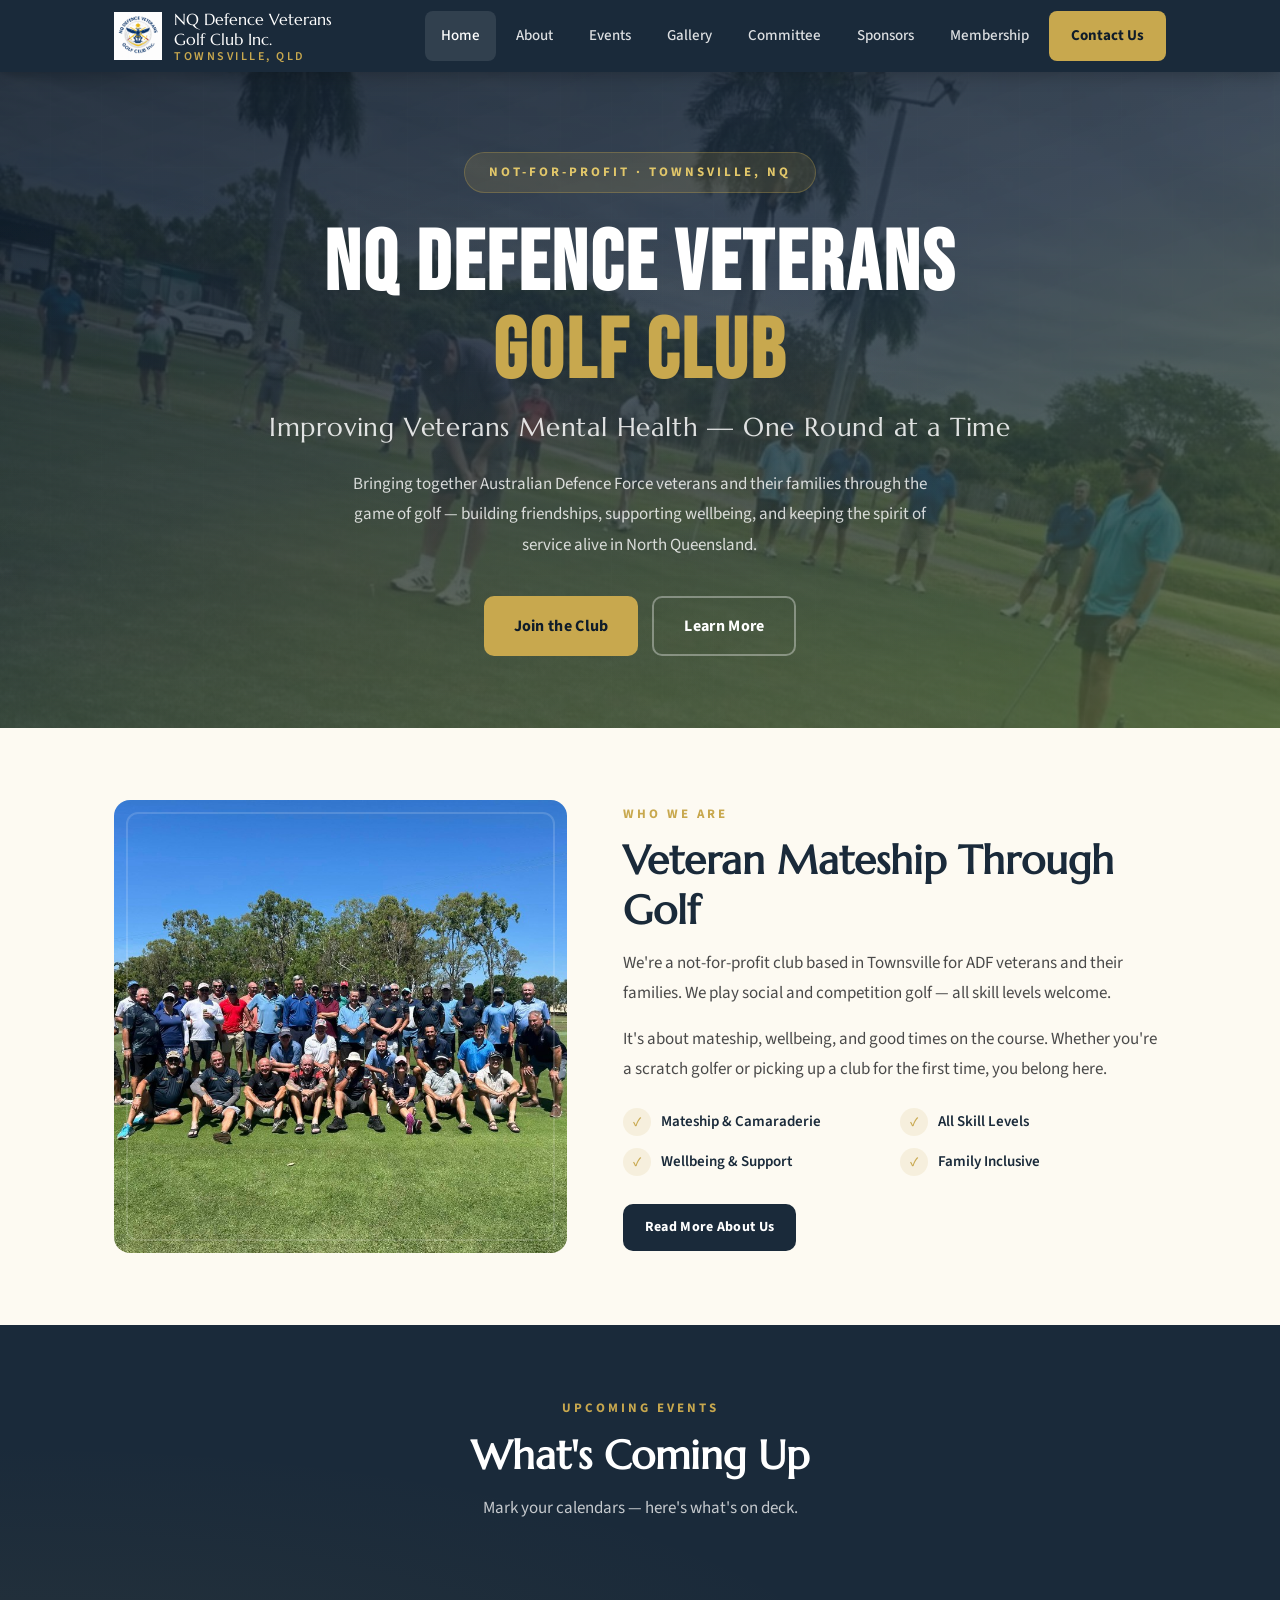
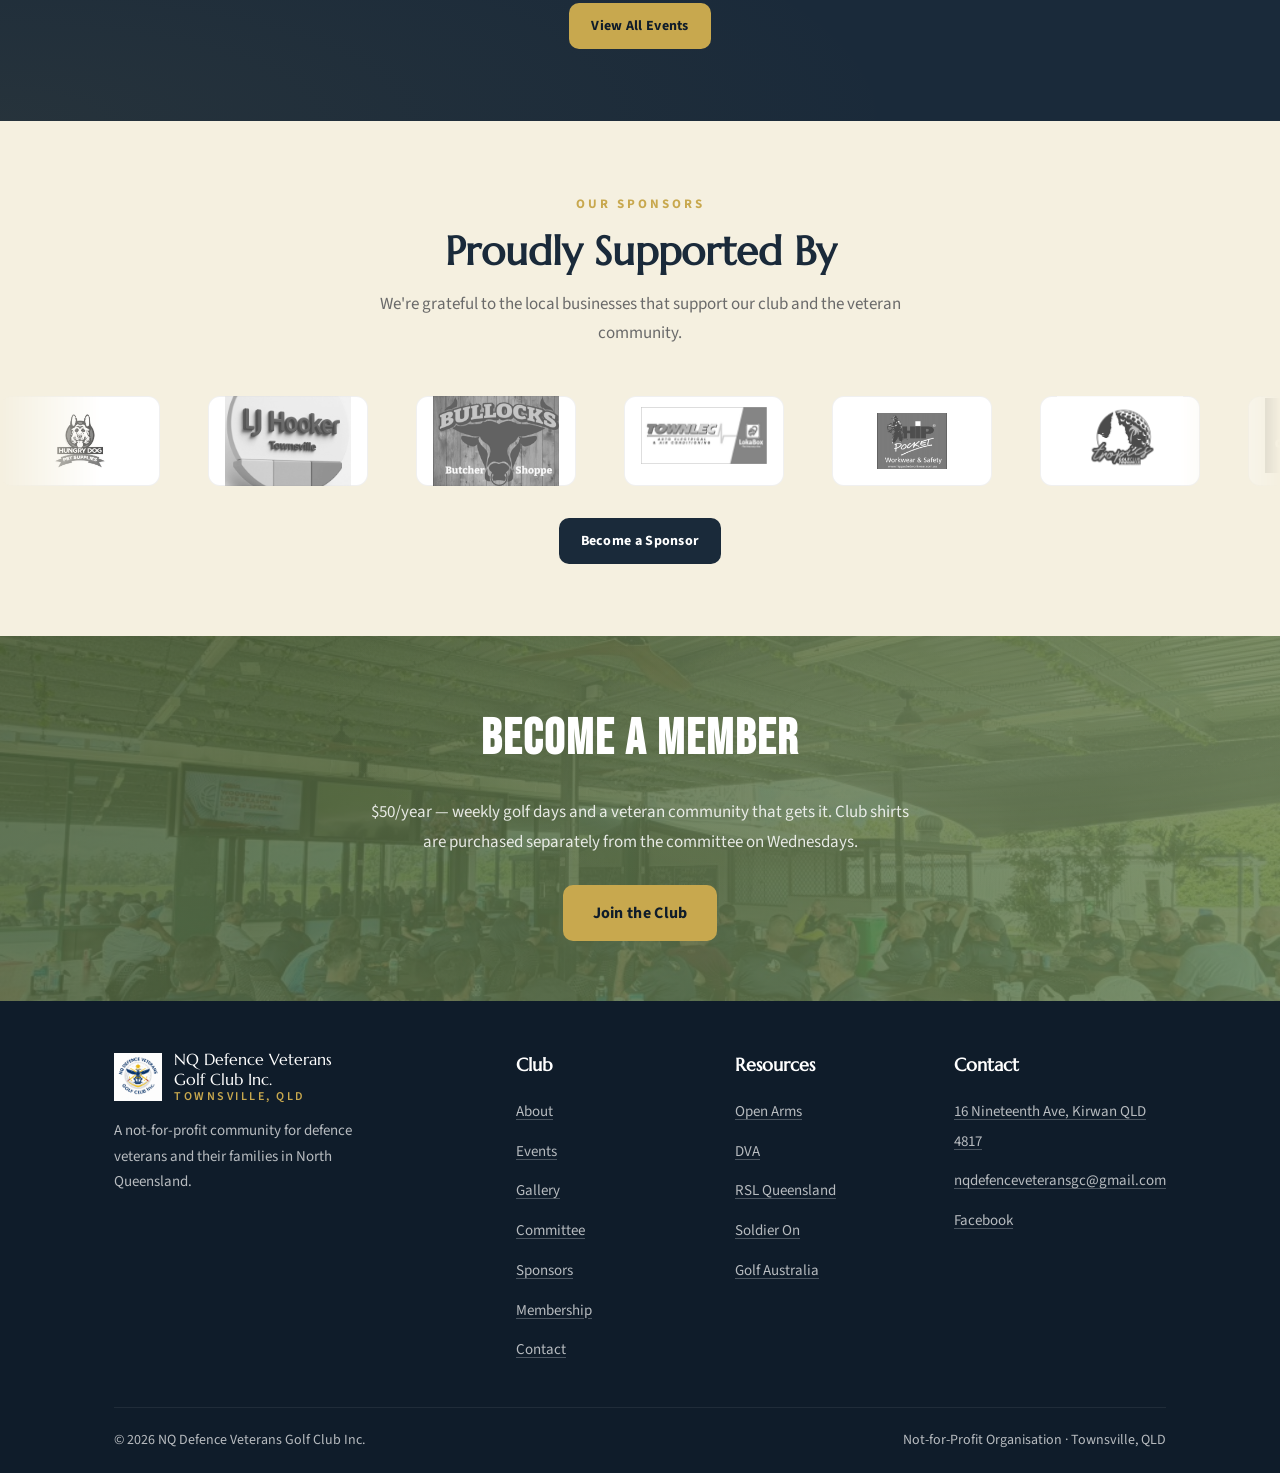
==== index.html @ 699ae959 "Add Google Analytics tracking to all pages Co-authored-by: Cursor <cursoragent@cursor.com>" ====
<!DOCTYPE html>
<html lang="en">
<head>
<!-- Google tag (gtag.js) -->
<script async src="https://www.googletagmanager.com/gtag/js?id=G-F4MKYT7M62"></script>
<script>
  window.dataLayer = window.dataLayer || [];
  function gtag(){dataLayer.push(arguments);}
  gtag('js', new Date());
  gtag('config', 'G-F4MKYT7M62');
</script>
<meta charset="UTF-8">
<meta name="viewport" content="width=device-width, initial-scale=1.0">
<title>NQ Defence Veterans Golf Club Inc. — Townsville</title>
<meta name="description" content="NQ Defence Veterans Golf Club Inc. — A not-for-profit golf club in Townsville for Australian Defence Force veterans. Weekly golf days, competitions, mateship and mental health support through golf in North Queensland.">
<meta name="keywords" content="NQ Defence Veterans Golf Club, veterans golf Townsville, defence veterans golf, golf club Townsville, veteran mental health, North Queensland golf, NQDVGC, veterans sport Townsville, ADF veterans golf">
<link rel="canonical" href="https://nqdefenceveteransgolf.com.au/">
<meta property="og:type" content="website">
<meta property="og:url" content="https://nqdefenceveteransgolf.com.au/">
<meta property="og:title" content="NQ Defence Veterans Golf Club Inc. — Townsville">
<meta property="og:description" content="A not-for-profit golf club bringing together Australian Defence Force veterans and their families through golf in North Queensland. Weekly competitions, mateship and mental health support.">
<meta property="og:image" content="https://nqdefenceveteransgolf.com.au/images/group-photo.png">
<meta name="twitter:card" content="summary_large_image">
<link rel="preconnect" href="https://fonts.googleapis.com">
<link href="https://fonts.googleapis.com/css2?family=Marcellus&family=Source+Sans+3:wght@300;400;500;600;700&family=Bebas+Neue&display=swap" rel="stylesheet">
<meta name="theme-color" content="#1a2744">
<meta name="msapplication-TileColor" content="#1a2744">
<meta name="msapplication-TileImage" content="https://nqdefenceveteransgolf.com.au/icon-192.png">
<link rel="icon" type="image/png" sizes="16x16" href="https://nqdefenceveteransgolf.com.au/favicon-16.png">
<link rel="icon" type="image/png" sizes="32x32" href="https://nqdefenceveteransgolf.com.au/favicon-32.png">
<link rel="icon" type="image/png" sizes="48x48" href="https://nqdefenceveteransgolf.com.au/favicon-48.png">
<link rel="icon" type="image/png" sizes="96x96" href="https://nqdefenceveteransgolf.com.au/icon-96.png">
<link rel="icon" type="image/png" sizes="192x192" href="https://nqdefenceveteransgolf.com.au/icon-192.png">
<link rel="icon" href="https://nqdefenceveteransgolf.com.au/favicon.ico" sizes="any">
<link rel="apple-touch-icon" sizes="180x180" href="https://nqdefenceveteransgolf.com.au/apple-touch-icon.png">
<link rel="manifest" href="https://nqdefenceveteransgolf.com.au/site.webmanifest">
<link rel="stylesheet" href="css/styles.css">
<script type="application/ld+json">
{"@context":"https://schema.org","@type":"Organization","name":"NQ Defence Veterans Golf Club Inc.","url":"https://nqdefenceveteransgolf.com.au/","logo":"https://nqdefenceveteransgolf.com.au/icon-512.png","image":"https://nqdefenceveteransgolf.com.au/images/group-photo.png","sameAs":["https://www.facebook.com/groups/980650744252783"],"address":{"@type":"PostalAddress","streetAddress":"16 Nineteenth Avenue","addressLocality":"Kirwan","addressRegion":"QLD","postalCode":"4817","addressCountry":"AU"}}
</script>
<noscript><style>.reveal{opacity:1!important;transform:none!important;}</style></noscript>
</head>
<body>

<a href="#main" class="skip-link">Skip to content</a>

<!-- Nav -->
<nav class="navbar">
  <div class="container">
    <a href="index.html" class="logo">
      <div class="logo-mark"><img src="images/logo.png" alt="NQDVGC Logo"></div>
      <div class="logo-name">NQ Defence Veterans<br>Golf Club Inc.<small>Townsville, QLD</small></div>
    </a>
    <button class="hamburger" id="menuBtn" aria-label="Menu" aria-expanded="false">
      <span></span><span></span><span></span>
    </button>
    <ul class="nav-links" id="navLinks">
      <li><a href="index.html" class="active">Home</a></li>
      <li><a href="about.html">About</a></li>
      <li><a href="events.html">Events</a></li>
      <li><a href="gallery.html">Gallery</a></li>
      <li><a href="committee.html">Committee</a></li>
      <li><a href="sponsors.html">Sponsors</a></li>
      <li><a href="membership.html">Membership</a></li>
      <li><a href="contact.html" class="btn-cta">Contact Us</a></li>
    </ul>
  </div>
</nav>

<!-- Hero -->
<header class="hero" id="main">
  <div class="hero-grid-bg"></div>
  <div class="container">
    <div class="hero-tag">Not-for-Profit · Townsville, NQ</div>
    <h1>NQ DEFENCE VETERANS<br><em>GOLF CLUB</em></h1>
    <p class="hero-sub">Improving Veterans Mental Health — One Round at a Time</p>
    <p class="hero-body">
      Bringing together Australian Defence Force veterans and their families
      through the game of golf — building friendships, supporting wellbeing, and keeping the
      spirit of service alive in North Queensland.
    </p>
    <div class="hero-btns">
      <a href="membership.html" class="btn btn-gold">Join the Club</a>
      <a href="about.html" class="btn btn-ghost">Learn More</a>
    </div>
  </div>
</header>

<!-- Who We Are -->
<section class="about">
  <div class="container">
    <div class="about-layout reveal">
      <div class="about-visual">
        <img src="images/group-photo.png" alt="NQ Defence Veterans Golf Club members group photo">
      </div>
      <div class="about-text">
        <div class="sec-label">Who We Are</div>
        <h2 class="sec-title">Veteran Mateship Through Golf</h2>
        <p>
          We're a not-for-profit club based in Townsville for ADF veterans
          and their families. We play social and competition golf — all skill levels welcome.
        </p>
        <p>
          It's about mateship, wellbeing, and good times on the course. Whether you're a
          scratch golfer or picking up a club for the first time, you belong here.
        </p>
        <div class="about-points">
          <div class="about-point"><span class="dot">✓</span> Mateship & Camaraderie</div>
          <div class="about-point"><span class="dot">✓</span> All Skill Levels</div>
          <div class="about-point"><span class="dot">✓</span> Wellbeing & Support</div>
          <div class="about-point"><span class="dot">✓</span> Family Inclusive</div>
        </div>
        <div style="margin-top: 28px;">
          <a href="about.html" class="btn btn-navy btn-sm">Read More About Us</a>
        </div>
      </div>
    </div>
  </div>
</section>

<!-- Upcoming Events -->
<section class="events">
  <div class="container">
    <div class="sec-header reveal">
      <div class="sec-label">Upcoming Events</div>
      <h2 class="sec-title">What's Coming Up</h2>
      <p class="sec-desc">Mark your calendars — here's what's on deck.</p>
    </div>
    <div class="events-list">
      <div class="ev-card reveal" data-date="2026-05-06">
        <div class="ev-date">
          <div class="ev-day">06</div>
          <div class="ev-month">May</div>
        </div>
        <div class="ev-body">
          <span class="ev-tag ev-tag-comp">Competition</span>
          <h3>Stableford</h3>
          <p>Individual Stableford competition. Yellow / Red tees.</p>
          <div class="ev-meta">
            <span><span aria-hidden="true">📍</span> Tropics Golf Course</span>
            <span><span aria-hidden="true">⏰</span> Wednesday</span>
          </div>
          <div class="ev-actions">
            <a href="https://www.facebook.com/events/1988072145211493/" class="ev-fb" target="_blank" rel="noopener">
              <svg viewBox="0 0 24 24"><path d="M24 12.073c0-6.627-5.373-12-12-12s-12 5.373-12 12c0 5.99 4.388 10.954 10.125 11.854v-8.385H7.078v-3.47h3.047V9.43c0-3.007 1.792-4.669 4.533-4.669 1.312 0 2.686.235 2.686.235v2.953H15.83c-1.491 0-1.956.925-1.956 1.874v2.25h3.328l-.532 3.47h-2.796v8.385C19.612 23.027 24 18.062 24 12.073z"/></svg>
              RSVP on Facebook
            </a>
            <button class="ev-register" data-event="Stableford — 6 May">Register Without Facebook</button>
          </div>
          <p class="ev-disclaimer">*Event format may change*</p>
        </div>
      </div>
      <div class="ev-card reveal" data-date="2026-05-13">
        <div class="ev-date">
          <div class="ev-day">13</div>
          <div class="ev-month">May</div>
        </div>
        <div class="ev-body">
          <span class="ev-tag ev-tag-social">Team</span>
          <h3>2 Person Ambrose</h3>
          <p>Two-person Ambrose team event. White / Red tees.</p>
          <div class="ev-meta">
            <span><span aria-hidden="true">📍</span> Tropics Golf Course</span>
            <span><span aria-hidden="true">⏰</span> Wednesday</span>
          </div>
          <div class="ev-actions">
            <a href="https://www.facebook.com/events/834175992519582/" class="ev-fb" target="_blank" rel="noopener">
              <svg viewBox="0 0 24 24"><path d="M24 12.073c0-6.627-5.373-12-12-12s-12 5.373-12 12c0 5.99 4.388 10.954 10.125 11.854v-8.385H7.078v-3.47h3.047V9.43c0-3.007 1.792-4.669 4.533-4.669 1.312 0 2.686.235 2.686.235v2.953H15.83c-1.491 0-1.956.925-1.956 1.874v2.25h3.328l-.532 3.47h-2.796v8.385C19.612 23.027 24 18.062 24 12.073z"/></svg>
              RSVP on Facebook
            </a>
            <button class="ev-register" data-event="2 Person Ambrose — 13 May">Register Without Facebook</button>
          </div>
          <p class="ev-disclaimer">*Event format may change*</p>
        </div>
      </div>
      <div class="ev-card reveal" data-date="2026-05-20">
        <div class="ev-date">
          <div class="ev-day">20</div>
          <div class="ev-month">May</div>
        </div>
        <div class="ev-body">
          <span class="ev-tag ev-tag-comp">Competition</span>
          <h3>Par</h3>
          <p>Par competition. White / Red tees.</p>
          <div class="ev-meta">
            <span><span aria-hidden="true">📍</span> Tropics Golf Course</span>
            <span><span aria-hidden="true">⏰</span> Wednesday</span>
          </div>
          <div class="ev-actions">
            <a href="https://www.facebook.com/events/2062768914667646/" class="ev-fb" target="_blank" rel="noopener">
              <svg viewBox="0 0 24 24"><path d="M24 12.073c0-6.627-5.373-12-12-12s-12 5.373-12 12c0 5.99 4.388 10.954 10.125 11.854v-8.385H7.078v-3.47h3.047V9.43c0-3.007 1.792-4.669 4.533-4.669 1.312 0 2.686.235 2.686.235v2.953H15.83c-1.491 0-1.956.925-1.956 1.874v2.25h3.328l-.532 3.47h-2.796v8.385C19.612 23.027 24 18.062 24 12.073z"/></svg>
              RSVP on Facebook
            </a>
            <button class="ev-register" data-event="Par — 20 May">Register Without Facebook</button>
          </div>
          <p class="ev-disclaimer">*Event format may change*</p>
        </div>
      </div>
    </div>
    <div style="text-align: center; margin-top: 32px; position: relative; z-index: 1;">
      <a href="events.html" class="btn btn-gold btn-sm">View All Events</a>
    </div>
  </div>
</section>

<!-- Sponsors -->
<section class="sponsors-marquee-section">
  <div class="container">
    <div class="sec-header reveal">
      <div class="sec-label">Our Sponsors</div>
      <h2 class="sec-title">Proudly Supported By</h2>
      <p class="sec-desc">We're grateful to the local businesses that support our club and the veteran community.</p>
    </div>
  </div>
  <div class="marquee-wrap reveal">
    <div class="marquee-track">
      <div class="marquee-logo"><img src="images/sponsor-hungry-dog.png" alt="Hungry Dog Pet Supplies"></div>
      <div class="marquee-logo"><a href="https://townsville.ljhooker.com.au/" target="_blank" rel="noopener"><img src="images/sponsor-lj-hooker.png" alt="LJ Hooker Townsville"></a></div>
      <div class="marquee-logo"><a href="https://www.facebook.com/profile.php?id=100078875387269" target="_blank" rel="noopener"><img src="images/sponsor-bullocks.png" alt="Bullocks Butcher Shoppe"></a></div>
      <div class="marquee-logo"><a href="https://townlec.com.au/" target="_blank" rel="noopener"><img src="images/sponsor-townlec.png" alt="Townlec Auto Electrical & Air Conditioning"></a></div>
      <div class="marquee-logo"><img src="images/sponsor-hippocket.png" alt="Hip Pocket Workwear & Safety"></div>
      <div class="marquee-logo"><a href="https://www.tropicsgolfclub.com.au/" target="_blank" rel="noopener"><img src="images/sponsor-tropics.png" alt="Tropics Golf Club Townsville"></a></div>
      <div class="marquee-logo"><a href="https://drummondgolf.com.au/pages/stores/townsville-drummond-golf" target="_blank" rel="noopener"><img src="images/sponsor-drummond.png" alt="Drummond Golf"></a></div>
      <div class="marquee-logo"><img src="images/sponsor-hungry-dog.png" alt="Hungry Dog Pet Supplies"></div>
      <div class="marquee-logo"><a href="https://townsville.ljhooker.com.au/" target="_blank" rel="noopener"><img src="images/sponsor-lj-hooker.png" alt="LJ Hooker Townsville"></a></div>
      <div class="marquee-logo"><a href="https://www.facebook.com/profile.php?id=100078875387269" target="_blank" rel="noopener"><img src="images/sponsor-bullocks.png" alt="Bullocks Butcher Shoppe"></a></div>
      <div class="marquee-logo"><a href="https://townlec.com.au/" target="_blank" rel="noopener"><img src="images/sponsor-townlec.png" alt="Townlec Auto Electrical & Air Conditioning"></a></div>
      <div class="marquee-logo"><img src="images/sponsor-hippocket.png" alt="Hip Pocket Workwear & Safety"></div>
      <div class="marquee-logo"><a href="https://www.tropicsgolfclub.com.au/" target="_blank" rel="noopener"><img src="images/sponsor-tropics.png" alt="Tropics Golf Club Townsville"></a></div>
      <div class="marquee-logo"><a href="https://drummondgolf.com.au/pages/stores/townsville-drummond-golf" target="_blank" rel="noopener"><img src="images/sponsor-drummond.png" alt="Drummond Golf"></a></div>
    </div>
  </div>
  <div class="container" style="text-align: center; margin-top: 32px;">
    <a href="contact.html" class="btn btn-navy btn-sm reveal">Become a Sponsor</a>
  </div>
</section>

<!-- CTA -->
<section class="cta-banner">
  <div class="container">
    <h2>BECOME A MEMBER</h2>
    <p>$50/year — weekly golf days and a veteran community that gets it. Club shirts are purchased separately from the committee on Wednesdays.</p>
    <a href="membership.html" class="btn btn-gold">Join the Club</a>
  </div>
</section>

<!-- Footer -->
<footer class="footer">
  <div class="container">
    <div class="footer-inner">
      <div class="footer-brand">
        <a href="index.html" class="logo">
          <div class="logo-mark"><img src="images/logo.png" alt="NQDVGC Logo"></div>
          <div class="logo-name">NQ Defence Veterans<br>Golf Club Inc.<small>Townsville, QLD</small></div>
        </a>
        <p>A not-for-profit community for defence veterans and their families in North Queensland.</p>
      </div>
      <div>
        <h4>Club</h4>
        <ul>
          <li><a href="about.html">About</a></li>
          <li><a href="events.html">Events</a></li>
          <li><a href="gallery.html">Gallery</a></li>
          <li><a href="committee.html">Committee</a></li>
          <li><a href="sponsors.html">Sponsors</a></li>
          <li><a href="membership.html">Membership</a></li>
          <li><a href="contact.html">Contact</a></li>
        </ul>
      </div>
      <div>
        <h4>Resources</h4>
        <ul>
          <li><a href="https://www.openarms.gov.au" target="_blank" rel="noopener">Open Arms</a></li>
          <li><a href="https://www.dva.gov.au" target="_blank" rel="noopener">DVA</a></li>
          <li><a href="https://www.rslqld.org" target="_blank" rel="noopener">RSL Queensland</a></li>
          <li><a href="https://www.soldieron.org.au" target="_blank" rel="noopener">Soldier On</a></li>
          <li><a href="https://www.golf.org.au" target="_blank" rel="noopener">Golf Australia</a></li>
        </ul>
      </div>
      <div>
        <h4>Contact</h4>
        <ul>
          <li><a href="https://maps.google.com/?q=16+Nineteenth+Avenue+Kirwan+QLD+4817" target="_blank" rel="noopener">16 Nineteenth Ave, Kirwan QLD 4817</a></li>
          <li><a href="mailto:nqdefenceveteransgc@gmail.com">nqdefenceveteransgc@gmail.com</a></li>
          <li><a href="https://www.facebook.com/groups/980650744252783" target="_blank" rel="noopener">Facebook</a></li>
        </ul>
      </div>
    </div>
    <div class="footer-bottom">
      <span>&copy; 2026 NQ Defence Veterans Golf Club Inc.</span>
      <span>Not-for-Profit Organisation &middot; Townsville, QLD</span>
    </div>
  </div>
</footer>

<!-- Registration Modal -->
<div class="modal-overlay" id="regModal">
  <div class="modal">
    <button class="modal-close" id="regClose" aria-label="Close">&times;</button>
    <div class="modal-header">
      <h3>Register for Event</h3>
      <p id="regEventName">Event Name</p>
    </div>
    <div class="modal-body">
      <!-- ADMIN: Change the email below to the club's email address -->
      <form id="regForm" action="https://formsubmit.co/nqdefenceveteransgc@gmail.com" method="POST">
        <input type="hidden" name="_subject" value="New Event Registration — NQDVGC">
        <input type="hidden" name="_captcha" value="false">
        <input type="hidden" name="_template" value="table">
        <input type="hidden" name="Event" id="regEventField" value="">
        <div class="f-group">
          <label for="regName">Full Name *</label>
          <input type="text" id="regName" name="Name" required placeholder="Your full name">
        </div>
        <div class="f-group">
          <label for="regEmail">Email *</label>
          <input type="email" id="regEmail" name="Email" required placeholder="you@example.com">
        </div>
        <div class="f-group">
          <label for="regPhone">Phone</label>
          <input type="tel" id="regPhone" name="Phone" placeholder="04XX XXX XXX">
        </div>
        <div class="f-group">
          <label for="regNotes">Notes (optional)</label>
          <textarea id="regNotes" name="Notes" placeholder="Anything we should know? E.g. number of players, dietary requirements..."></textarea>
        </div>
        <button type="submit" class="modal-submit">Register Now</button>
        <div id="regMsg"></div>
      </form>
      <p class="modal-note">Your details will be sent to the club. We'll confirm your registration by email.</p>
    </div>
  </div>
</div>

<script src="js/main.js"></script>

</body>
</html>
---- css/styles.css ----
/* ============================================
   NQ Defence Veterans Golf Club Inc.
   Accessible, clean design for all ages
   ============================================ */

*, *::before, *::after { margin: 0; padding: 0; box-sizing: border-box; }

:root {
  --navy: #1a2a3a;
  --navy-deep: #0f1c2a;
  --navy-mid: #243548;
  --olive: #4a5d3a;
  --olive-light: #6b8255;
  --gold: #c8a84e;
  --gold-light: #e2c76a;
  --gold-soft: rgba(200,168,78,0.12);
  --sand: #f5f0e0;
  --cream: #fdfaf2;
  --white: #ffffff;
  --text: #2e2e2e;
  --text-mid: #4a4a4a;
  --text-light: #6a6a6a;
  --border: rgba(0,0,0,0.06);
  --font-display: 'Bebas Neue', sans-serif;
  --font-heading: 'Marcellus', serif;
  --font-body: 'Source Sans 3', sans-serif;
  --max-w: 1100px;
  --pad: 72px;
  --radius: 12px;
}

html { scroll-behavior: smooth; }
body {
  font-family: var(--font-body);
  color: var(--text);
  background: var(--cream);
  line-height: 1.75;
  overflow-x: hidden;
  font-size: 17px;
}

.container { max-width: var(--max-w); margin: 0 auto; padding: 0 24px; }

section p a, .ev-body a, .c-item a, .comm-info a, .wwd-card a, .gallery-note a, .note a {
  text-decoration: underline;
  text-decoration-color: var(--gold);
  text-underline-offset: 3px;
  transition: text-decoration-color 0.2s;
}
section p a:hover, .ev-body a:hover, .c-item a:hover, .comm-info a:hover, .wwd-card a:hover, .gallery-note a:hover, .note a:hover {
  text-decoration-color: var(--navy);
}

/* ========== SKIP LINK ========== */
.skip-link {
  position: absolute;
  top: -100px;
  left: 16px;
  background: var(--gold);
  color: var(--navy-deep);
  padding: 12px 24px;
  border-radius: 0 0 8px 8px;
  font-weight: 700;
  font-size: 15px;
  z-index: 200;
  text-decoration: none;
  transition: top 0.2s;
}
.skip-link:focus { top: 0; }

/* ========== NAV ========== */
.navbar {
  background: var(--navy);
  position: sticky;
  top: 0;
  z-index: 100;
  box-shadow: 0 2px 16px rgba(0,0,0,0.25);
}
.navbar .container {
  display: flex;
  align-items: center;
  justify-content: space-between;
  height: 72px;
}
.logo {
  display: flex;
  align-items: center;
  gap: 12px;
  text-decoration: none;
  color: var(--white);
}
.logo-mark {
  width: 48px; height: 48px;
  flex-shrink: 0;
}
.logo-mark img {
  width: 100%;
  height: 100%;
  object-fit: contain;
}
.logo-name {
  font-family: var(--font-heading);
  font-size: 16px;
  line-height: 1.25;
}
.logo-name small {
  display: block;
  font-family: var(--font-body);
  font-size: 12px;
  color: var(--gold);
  text-transform: uppercase;
  letter-spacing: 2.5px;
  font-weight: 600;
}

.nav-links {
  display: flex;
  list-style: none;
  gap: 4px;
  align-items: center;
}
.nav-links a {
  color: rgba(255,255,255,0.85);
  text-decoration: none;
  font-size: 15px;
  font-weight: 500;
  padding: 12px 16px;
  border-radius: 8px;
  transition: all 0.2s;
  min-height: 44px;
  display: inline-flex;
  align-items: center;
}
.nav-links a:hover,
.nav-links a.active { color: var(--white); background: rgba(255,255,255,0.1); }
.nav-links .btn-cta {
  background: var(--gold);
  color: var(--navy-deep);
  font-weight: 700;
  padding: 12px 22px;
}
.nav-links .btn-cta:hover { background: var(--gold-light); color: var(--navy-deep); }
.nav-links .btn-cta.active { background: var(--gold-light); }

.hamburger {
  display: none;
  background: none;
  border: none;
  cursor: pointer;
  padding: 12px;
  min-width: 44px;
  min-height: 44px;
}
.hamburger span {
  display: block;
  width: 26px;
  height: 3px;
  background: var(--white);
  margin: 5px 0;
  border-radius: 2px;
  transition: 0.3s;
}

/* ========== HERO ========== */
.hero {
  position: relative;
  min-height: 70vh;
  display: flex;
  align-items: center;
  background: linear-gradient(160deg, rgba(15,28,42,0.88) 0%, rgba(26,42,58,0.82) 45%, rgba(74,93,58,0.78) 100%),
              url('../images/putting.png') center/cover no-repeat;
  overflow: hidden;
}
.hero-grid-bg {
  position: absolute; inset: 0;
  opacity: 0.03;
  background-image:
    repeating-linear-gradient(0deg, transparent, transparent 50px, rgba(255,255,255,0.15) 50px, rgba(255,255,255,0.15) 51px),
    repeating-linear-gradient(90deg, transparent, transparent 50px, rgba(255,255,255,0.15) 50px, rgba(255,255,255,0.15) 51px);
  pointer-events: none;
}
.hero::after {
  content: '';
  position: absolute; inset: 0;
  background: radial-gradient(ellipse at 25% 75%, rgba(200,168,78,0.1) 0%, transparent 55%);
  pointer-events: none;
}
.hero .container {
  position: relative; z-index: 2;
  text-align: center;
  padding: 80px 24px 72px;
}
.hero-tag {
  display: inline-block;
  background: rgba(200,168,78,0.15);
  border: 1px solid rgba(200,168,78,0.3);
  color: var(--gold-light);
  font-size: 13px;
  font-weight: 700;
  text-transform: uppercase;
  letter-spacing: 3px;
  padding: 8px 24px;
  border-radius: 24px;
  margin-bottom: 28px;
}
.hero h1 {
  font-family: var(--font-display);
  font-size: clamp(42px, 7vw, 84px);
  color: var(--white);
  letter-spacing: 3px;
  line-height: 1.05;
  margin-bottom: 8px;
}
.hero h1 em { font-style: normal; color: var(--gold); }
.hero-sub {
  font-family: var(--font-heading);
  font-size: clamp(18px, 2.5vw, 26px);
  color: rgba(255,255,255,0.85);
  margin-bottom: 18px;
  letter-spacing: 0.8px;
}
.hero-body {
  max-width: 600px;
  margin: 0 auto 36px;
  color: rgba(255,255,255,0.8);
  font-size: 17px;
  line-height: 1.8;
}
.hero-btns {
  display: flex;
  gap: 14px;
  justify-content: center;
  flex-wrap: wrap;
}

/* ========== PAGE HEADER (sub-pages) ========== */
.page-header {
  background: linear-gradient(160deg, var(--navy-deep) 0%, var(--navy) 100%);
  padding: 56px 0 48px;
  text-align: center;
  position: relative;
  overflow: hidden;
}
.page-header.has-bg {
  background-size: cover;
  background-position: center;
  padding: 72px 0 64px;
}
.page-header::before {
  content: '';
  position: absolute; inset: 0;
  opacity: 0.03;
  background-image:
    repeating-linear-gradient(0deg, transparent, transparent 50px, rgba(255,255,255,0.15) 50px, rgba(255,255,255,0.15) 51px),
    repeating-linear-gradient(90deg, transparent, transparent 50px, rgba(255,255,255,0.15) 50px, rgba(255,255,255,0.15) 51px);
  pointer-events: none;
}
.page-header .container { position: relative; z-index: 1; }
.page-header .breadcrumb {
  font-size: 14px;
  color: rgba(255,255,255,0.7);
  margin-bottom: 12px;
}
.page-header .breadcrumb a {
  color: var(--gold-light);
  text-decoration: none;
}
.page-header .breadcrumb a:hover { color: var(--white); }
.page-header h1 {
  font-family: var(--font-display);
  font-size: clamp(36px, 6vw, 56px);
  color: var(--white);
  letter-spacing: 3px;
  margin-bottom: 8px;
}
.page-header p {
  color: rgba(255,255,255,0.75);
  font-size: 17px;
  max-width: 520px;
  margin: 0 auto;
}

/* ========== BUTTONS ========== */
.btn {
  display: inline-flex;
  align-items: center;
  gap: 8px;
  padding: 14px 30px;
  border-radius: 10px;
  font-family: var(--font-body);
  font-size: 16px;
  font-weight: 700;
  text-decoration: none;
  border: none;
  cursor: pointer;
  transition: all 0.25s;
  letter-spacing: 0.3px;
}
.btn-gold { background: var(--gold); color: var(--navy-deep); }
.btn-gold:hover { background: var(--gold-light); transform: translateY(-2px); box-shadow: 0 6px 20px rgba(200,168,78,0.3); }
.btn-ghost { background: transparent; color: var(--white); border: 2px solid rgba(255,255,255,0.35); }
.btn-ghost:hover { border-color: var(--white); background: rgba(255,255,255,0.08); }
.btn-navy { background: var(--navy); color: var(--white); }
.btn-navy:hover { background: var(--navy-deep); transform: translateY(-2px); }
.btn-olive { background: var(--olive); color: var(--white); }
.btn-olive:hover { background: var(--olive-light); transform: translateY(-2px); }
.btn-outline { background: transparent; color: var(--navy); border: 2px solid var(--navy); }
.btn-outline:hover { background: var(--navy); color: var(--white); transform: translateY(-2px); }
.btn-sm { padding: 11px 22px; font-size: 14px; }

/* ========== SECTION COMMON ========== */
section { padding: var(--pad) 0; }
.sec-label {
  font-size: 13px;
  font-weight: 700;
  text-transform: uppercase;
  letter-spacing: 3px;
  color: var(--gold);
  margin-bottom: 10px;
}
.sec-title {
  font-family: var(--font-heading);
  font-size: clamp(28px, 3.5vw, 40px);
  color: var(--navy);
  line-height: 1.25;
  margin-bottom: 14px;
}
.sec-desc {
  color: var(--text-light);
  font-size: 17px;
  max-width: 560px;
  line-height: 1.7;
}
.sec-header { text-align: center; margin-bottom: 48px; }
.sec-header .sec-desc { margin: 0 auto; }

/* ========== ABOUT ========== */
.about { background: var(--cream); }
.about-layout {
  display: grid;
  grid-template-columns: 5fr 6fr;
  gap: 56px;
  align-items: center;
}
.about-visual {
  aspect-ratio: 1/1;
  border-radius: 16px;
  background: linear-gradient(135deg, var(--olive), var(--olive-light));
  display: flex;
  flex-direction: column;
  align-items: center;
  justify-content: center;
  color: rgba(255,255,255,0.85);
  font-size: 64px;
  position: relative;
  overflow: hidden;
}
.about-visual img {
  width: 100%;
  height: 100%;
  object-fit: cover;
  display: block;
}
.about-visual::before {
  content: '';
  position: absolute; inset: 12px;
  border: 2px solid rgba(255,255,255,0.15);
  border-radius: 12px;
  pointer-events: none;
  z-index: 1;
}
.about-visual span {
  font-family: var(--font-body);
  font-size: 13px;
  letter-spacing: 3px;
  text-transform: uppercase;
  margin-top: 10px;
  opacity: 0.6;
}
.about-text p {
  color: var(--text-mid);
  font-size: 17px;
  margin-bottom: 16px;
}
.about-points {
  display: grid;
  grid-template-columns: 1fr 1fr;
  gap: 12px;
  margin-top: 24px;
}
.about-point {
  display: flex; align-items: center; gap: 10px;
  font-weight: 600; color: var(--navy); font-size: 15px;
}
.about-point .dot {
  width: 28px; height: 28px;
  background: var(--gold-soft);
  border-radius: 50%;
  display: flex; align-items: center; justify-content: center;
  color: var(--gold); font-size: 13px; flex-shrink: 0;
}

/* ========== WHAT WE DO CARDS ========== */
.whatwedo { background: var(--sand); }
.wwd-grid {
  display: grid;
  grid-template-columns: repeat(3, 1fr);
  gap: 24px;
}
.wwd-card {
  background: var(--white);
  border-radius: var(--radius);
  padding: 32px 28px;
  border: 1px solid var(--border);
  transition: all 0.3s;
}
.wwd-card:hover { transform: translateY(-4px); box-shadow: 0 12px 36px rgba(0,0,0,0.06); }
.wwd-icon {
  margin-bottom: 16px;
  width: 56px; height: 56px;
  background: linear-gradient(135deg, var(--gold-soft), rgba(74,93,58,0.08));
  border-radius: var(--radius);
  display: flex; align-items: center; justify-content: center;
  flex-shrink: 0;
}
.wwd-icon svg {
  width: 26px; height: 26px;
  fill: none;
  stroke: var(--olive);
  stroke-width: 1.8;
  stroke-linecap: round;
  stroke-linejoin: round;
}
.wwd-card h3 {
  font-family: var(--font-heading);
  font-size: 21px;
  color: var(--navy);
  margin-bottom: 10px;
}
.wwd-card p { color: var(--text-mid); font-size: 15px; line-height: 1.7; }
.wwd-grid--3 { grid-template-columns: repeat(3, 1fr); }

/* ========== VALUES ========== */
.values-grid {
  display: grid;
  grid-template-columns: repeat(3, 1fr);
  gap: 20px;
}
.value-card {
  background: var(--white);
  border-radius: var(--radius);
  padding: 28px 24px;
  border-left: 4px solid var(--gold);
  border-top: 1px solid var(--border);
  border-right: 1px solid var(--border);
  border-bottom: 1px solid var(--border);
  transition: all 0.3s;
}
.value-card:hover { transform: translateX(4px); box-shadow: 0 8px 24px rgba(0,0,0,0.05); }
.value-card h4 {
  font-family: var(--font-heading);
  font-size: 19px;
  color: var(--navy);
  margin-bottom: 8px;
}
.value-card p { color: var(--text-mid); font-size: 15px; }

/* ========== TIMELINE ========== */
.timeline {
  position: relative;
  max-width: 650px;
  margin: 0 auto;
}
.timeline::before {
  content: '';
  position: absolute;
  left: 18px;
  top: 0;
  bottom: 0;
  width: 2px;
  background: var(--gold);
  opacity: 0.4;
}
.timeline-item {
  padding-left: 50px;
  margin-bottom: 36px;
  position: relative;
}
.timeline-item::before {
  content: '';
  position: absolute;
  left: 11px;
  top: 5px;
  width: 16px;
  height: 16px;
  border-radius: 50%;
  background: var(--navy);
  border: 3px solid var(--gold);
}
.timeline-year {
  font-family: var(--font-display);
  font-size: 18px;
  color: var(--gold);
  letter-spacing: 2px;
}
.timeline-item h4 {
  font-family: var(--font-heading);
  font-size: 19px;
  color: var(--navy);
  margin: 2px 0 6px;
}
.timeline-item p { color: var(--text-mid); font-size: 15px; }

/* ========== EVENTS ========== */
.events { background: var(--navy); color: var(--white); position: relative; overflow: hidden; }
.events::before {
  content: '';
  position: absolute; inset: 0;
  background: radial-gradient(ellipse at 0% 100%, rgba(200,168,78,0.07) 0%, transparent 50%);
  pointer-events: none;
}
.events .sec-title { color: var(--white); }
.events .sec-desc { color: rgba(255,255,255,0.75); }
.events-list {
  display: flex;
  flex-direction: column;
  gap: 16px;
  position: relative; z-index: 1;
}
.ev-card {
  display: flex;
  gap: 24px;
  background: rgba(255,255,255,0.06);
  border: 1px solid rgba(255,255,255,0.08);
  border-radius: var(--radius);
  padding: 28px;
  transition: all 0.25s;
}
.ev-card:hover { background: rgba(255,255,255,0.09); border-color: rgba(200,168,78,0.25); }
.ev-date {
  flex-shrink: 0;
  text-align: center;
  width: 68px;
}
.ev-day {
  font-family: var(--font-display);
  font-size: 38px;
  color: var(--gold);
  line-height: 1;
}
.ev-month {
  font-size: 13px;
  text-transform: uppercase;
  letter-spacing: 2px;
  color: rgba(255,255,255,0.7);
  margin-top: 4px;
}
.ev-body h3 {
  font-family: var(--font-heading);
  font-size: 20px;
  margin-bottom: 6px;
}
.ev-body p {
  color: rgba(255,255,255,0.75);
  font-size: 15px;
  line-height: 1.7;
}
.ev-meta {
  display: flex; gap: 16px;
  margin-top: 10px;
  font-size: 14px;
  color: var(--gold-light);
  flex-wrap: wrap;
}
.ev-tag {
  display: inline-block;
  padding: 5px 14px;
  border-radius: 20px;
  font-size: 12px;
  font-weight: 700;
  text-transform: uppercase;
  letter-spacing: 1.5px;
  margin-bottom: 8px;
}
.ev-tag-comp { background: rgba(200,168,78,0.2); color: var(--gold-light); }
.ev-tag-social { background: rgba(107,130,85,0.25); color: var(--olive-light); }
.ev-tag-charity { background: rgba(255,255,255,0.1); color: rgba(255,255,255,0.75); }

.ev-actions {
  display: flex;
  gap: 10px;
  margin-top: 14px;
  flex-wrap: wrap;
}
.ev-disclaimer { font-size: 13px; color: var(--text-mid); font-style: italic; margin-top: 10px; margin-bottom: 0; }
.membership-shirt-note { font-size: 14px; color: var(--text-mid); font-style: italic; margin: 16px 0 0; line-height: 1.5; }
.ev-fb {
  display: inline-flex;
  align-items: center;
  gap: 8px;
  padding: 12px 20px;
  min-height: 44px;
  background: #1877F2;
  color: var(--white);
  font-size: 14px;
  font-weight: 700;
  border-radius: 8px;
  text-decoration: none;
  transition: all 0.25s;
  border: none;
  cursor: pointer;
}
.ev-fb:hover { background: #1565d8; transform: translateY(-1px); box-shadow: 0 4px 12px rgba(24,119,242,0.3); }
.ev-fb svg { width: 18px; height: 18px; fill: currentColor; flex-shrink: 0; }

.ev-register {
  display: inline-flex;
  align-items: center;
  gap: 8px;
  padding: 12px 20px;
  min-height: 44px;
  background: rgba(255,255,255,0.1);
  color: var(--white);
  font-size: 14px;
  font-weight: 700;
  border-radius: 8px;
  text-decoration: none;
  transition: all 0.25s;
  border: 2px solid rgba(255,255,255,0.2);
  cursor: pointer;
  font-family: var(--font-body);
}
.ev-register:hover { background: rgba(255,255,255,0.15); border-color: var(--gold); color: var(--gold-light); transform: translateY(-1px); }

/* ---- Registration Modal ---- */
.modal-overlay {
  display: none;
  position: fixed;
  inset: 0;
  background: rgba(15,28,42,0.85);
  z-index: 9999;
  align-items: center;
  justify-content: center;
  padding: 24px;
  backdrop-filter: blur(4px);
}
.modal-overlay.open { display: flex; }

.modal {
  background: var(--cream);
  border-radius: 16px;
  max-width: 480px;
  width: 100%;
  max-height: 90vh;
  overflow-y: auto;
  position: relative;
  box-shadow: 0 20px 60px rgba(0,0,0,0.4);
}
.modal-header {
  background: var(--navy);
  padding: 24px 28px;
  border-radius: 16px 16px 0 0;
}
.modal-header h3 {
  font-family: var(--font-heading);
  font-size: 22px;
  color: var(--white);
  margin-bottom: 4px;
}
.modal-header p {
  color: var(--gold-light);
  font-size: 14px;
  font-weight: 600;
}
.modal-close {
  position: absolute;
  top: 16px;
  right: 16px;
  background: rgba(255,255,255,0.1);
  border: none;
  color: var(--white);
  width: 44px;
  height: 44px;
  border-radius: 50%;
  font-size: 22px;
  cursor: pointer;
  display: flex;
  align-items: center;
  justify-content: center;
  transition: all 0.2s;
}
.modal-close:hover { background: rgba(255,255,255,0.2); }

.modal-body {
  padding: 28px;
}
.modal-body .f-group { margin-bottom: 16px; }
.modal-body .f-group label {
  display: block;
  font-size: 14px;
  font-weight: 700;
  text-transform: uppercase;
  letter-spacing: 1px;
  color: var(--text-light);
  margin-bottom: 6px;
}
.modal-body .f-group input,
.modal-body .f-group textarea {
  width: 100%;
  padding: 12px 16px;
  border: 2px solid rgba(0,0,0,0.08);
  border-radius: 8px;
  font-family: var(--font-body);
  font-size: 16px;
  color: var(--text);
  background: var(--white);
  outline: none;
  transition: border-color 0.2s;
}
.modal-body .f-group input:focus,
.modal-body .f-group textarea:focus { border-color: var(--gold); }
.modal-body .f-group textarea { resize: vertical; min-height: 70px; }

.modal-submit {
  width: 100%;
  padding: 14px;
  background: var(--olive);
  color: var(--white);
  border: none;
  border-radius: 8px;
  font-family: var(--font-body);
  font-size: 16px;
  font-weight: 700;
  cursor: pointer;
  transition: all 0.25s;
  margin-top: 8px;
}
.modal-submit:hover { background: var(--olive-light); transform: translateY(-2px); }

.modal-note {
  text-align: center;
  margin-top: 14px;
  font-size: 14px;
  color: var(--text-light);
}
#regMsg {
  margin-top: 12px;
  text-align: center;
  font-size: 15px;
  display: none;
}

/* ========== SCHEDULE TABLE ========== */
.schedule-month {
  font-family: var(--font-display);
  font-size: 22px;
  color: var(--navy);
  letter-spacing: 2px;
  margin: 36px 0 12px;
  padding-bottom: 6px;
  border-bottom: 2px solid var(--gold);
  display: inline-block;
}
.schedule-month:first-of-type { margin-top: 0; }

.month-jump {
  display: flex; flex-wrap: wrap; gap: 8px; margin-bottom: 28px;
  justify-content: center;
}
.month-jump a {
  display: inline-block; padding: 8px 16px; background: var(--navy);
  color: var(--white); border-radius: 6px; font-size: 14px;
  font-weight: 600; text-decoration: none; letter-spacing: 0.5px;
  transition: background 0.2s, transform 0.15s; min-width: 48px;
  text-align: center;
}
.month-jump a:hover, .month-jump a:focus { background: var(--gold); color: var(--navy-deep); transform: translateY(-1px); }
.schedule-table {
  width: 100%;
  border-collapse: collapse;
  margin-bottom: 8px;
  font-size: 15px;
}
.schedule-table thead th {
  background: var(--navy);
  color: var(--white);
  padding: 10px 14px;
  text-align: left;
  font-weight: 600;
  font-size: 13px;
  text-transform: uppercase;
  letter-spacing: 1px;
}
.schedule-table tbody td {
  padding: 10px 14px;
  border-bottom: 1px solid var(--border);
  color: var(--text);
}
.schedule-table tbody tr:nth-child(even) td { background: rgba(245,240,224,0.5); }
.schedule-table tbody tr:hover td { background: var(--gold-soft); }
.schedule-highlight td { font-weight: 700; color: var(--navy) !important; }
.schedule-highlight td::before { }

@media (max-width: 700px) {
  .schedule-table { font-size: 14px; }
  .schedule-table thead th,
  .schedule-table tbody td { padding: 8px 10px; }
  .schedule-table thead th:last-child,
  .schedule-table tbody td:last-child { display: none; }
}

/* ========== GALLERY ========== */
.gallery-section { background: var(--sand); }
.gallery-grid {
  columns: 3;
  column-gap: 16px;
}
.gallery-slot {
  border-radius: var(--radius);
  overflow: hidden;
  background: linear-gradient(135deg, rgba(74,93,58,0.12), rgba(26,42,58,0.08));
  border: 2px solid transparent;
  margin-bottom: 16px;
  break-inside: avoid;
  transition: all 0.25s;
  cursor: pointer;
}
.gallery-slot:hover { border-color: var(--gold); transform: scale(1.02); box-shadow: 0 8px 24px rgba(0,0,0,0.1); }
.gallery-slot img {
  width: 100%;
  height: auto;
  display: block;
}
.gallery-note {
  text-align: center;
  margin-top: 28px;
  color: var(--text-light);
  font-size: 15px;
}
.gallery-note a { color: var(--gold); font-weight: 600; text-decoration: none; }
.gallery-note a:hover { color: var(--olive); }

/* ========== COMMITTEE ========== */
.comm-grid {
  display: grid;
  grid-template-columns: repeat(3, 1fr);
  gap: 24px;
}
.comm-card {
  background: var(--white);
  border-radius: var(--radius);
  overflow: hidden;
  border: 1px solid var(--border);
  text-align: center;
  transition: all 0.3s;
}
.comm-card:hover { transform: translateY(-4px); box-shadow: 0 12px 36px rgba(0,0,0,0.06); }
.comm-photo {
  aspect-ratio: 1;
  background: linear-gradient(135deg, var(--navy), var(--navy-deep));
  display: flex;
  align-items: center;
  justify-content: center;
  color: var(--gold);
  font-family: var(--font-display);
  font-size: 38px;
  letter-spacing: 2px;
  overflow: hidden;
}
.comm-photo img {
  width: 100%;
  height: 100%;
  object-fit: cover;
  display: block;
}
.comm-info { padding: 22px; }
.comm-info h3 {
  font-family: var(--font-heading);
  font-size: 19px;
  color: var(--navy);
  margin-bottom: 4px;
}
.comm-role {
  font-size: 13px;
  font-weight: 700;
  text-transform: uppercase;
  letter-spacing: 2px;
  color: var(--gold);
  margin-bottom: 10px;
}
.comm-info p { color: var(--text-mid); font-size: 15px; }

/* ========== SPONSORS (marquee - homepage) ========== */
.sponsors-marquee-section {
  background: var(--sand);
  padding: var(--pad) 0;
  overflow: hidden;
}
.marquee-wrap {
  position: relative;
  width: 100%;
  overflow: hidden;
  margin-top: 40px;
  -webkit-mask-image: linear-gradient(90deg, transparent, black 8%, black 92%, transparent);
  mask-image: linear-gradient(90deg, transparent, black 8%, black 92%, transparent);
}
.marquee-track {
  display: flex;
  gap: 48px;
  width: max-content;
  animation: marquee 30s linear infinite;
}
.marquee-logo {
  flex-shrink: 0;
  width: 160px;
  height: 90px;
  background: var(--white);
  border-radius: var(--radius);
  border: 1px solid rgba(0,0,0,0.06);
  display: flex;
  align-items: center;
  justify-content: center;
  padding: 16px;
  transition: all 0.3s;
}
.marquee-logo:hover {
  border-color: var(--gold);
  box-shadow: 0 4px 16px rgba(0,0,0,0.08);
  transform: translateY(-2px);
}
.marquee-logo img {
  max-width: 100%;
  max-height: 100%;
  object-fit: contain;
  filter: grayscale(100%);
  opacity: 0.7;
  transition: all 0.3s;
}
.marquee-logo:hover img {
  filter: grayscale(0%);
  opacity: 1;
}
@keyframes marquee {
  0% { transform: translateX(0); }
  100% { transform: translateX(-50%); }
}
@media (prefers-reduced-motion: reduce) {
  .marquee-track { animation: none; }
}

/* ========== SPONSORS (grid - sponsors page) ========== */
.sponsors-section { background: var(--sand); }
.sponsors-intro {
  text-align: center;
  color: var(--text-mid);
  font-size: 16px;
  max-width: 540px;
  margin: -16px auto 40px;
}
.sponsors-grid {
  display: grid;
  grid-template-columns: repeat(4, 1fr);
  gap: 20px;
}
.sponsor-slot {
  background: var(--white);
  border: 2px solid rgba(0,0,0,0.06);
  border-radius: var(--radius);
  aspect-ratio: 16/9;
  display: flex;
  flex-direction: column;
  align-items: center;
  justify-content: center;
  gap: 6px;
  color: var(--text-light);
  font-size: 14px;
  font-weight: 500;
  transition: all 0.25s;
  padding: 16px;
  overflow: hidden;
}
.sponsor-slot:hover { border-color: var(--gold); transform: translateY(-2px); box-shadow: 0 6px 20px rgba(0,0,0,0.08); }
.sponsor-slot img {
  max-width: 100%;
  max-height: 100%;
  object-fit: contain;
}
.sponsor-cta {
  text-align: center;
  margin-top: 32px;
}
.sponsor-cta p {
  color: var(--text-mid);
  font-size: 15px;
  margin-bottom: 16px;
}

/* ========== CONTACT ========== */
.contact-section { background: var(--cream); }
.contact-layout {
  display: grid;
  grid-template-columns: 1fr 1fr;
  gap: 48px;
}
.contact-info h3 {
  font-family: var(--font-heading);
  font-size: 26px;
  color: var(--navy);
  margin-bottom: 12px;
}
.contact-info > p {
  color: var(--text-mid);
  margin-bottom: 28px;
  font-size: 16px;
}
.c-item {
  display: flex; align-items: flex-start; gap: 14px;
  margin-bottom: 24px;
}
.c-icon {
  width: 44px; height: 44px;
  background: var(--gold-soft);
  border-radius: 10px;
  display: flex; align-items: center; justify-content: center;
  font-size: 18px; flex-shrink: 0;
}
.c-item h4 {
  font-size: 13px; text-transform: uppercase; letter-spacing: 1px;
  color: var(--text-light); margin-bottom: 4px; font-weight: 700;
}
.c-item p, .c-item a {
  font-size: 16px; color: var(--navy);
  text-decoration: none; font-weight: 500;
}
.c-item a:hover { color: var(--gold); }

.contact-form-box {
  background: var(--white);
  padding: 36px;
  border-radius: var(--radius);
  border: 1px solid var(--border);
}
.f-row { display: grid; grid-template-columns: 1fr 1fr; gap: 14px; }
.f-group { margin-bottom: 18px; }
.f-group label {
  display: block; font-size: 14px; font-weight: 700;
  text-transform: uppercase; letter-spacing: 1px;
  color: var(--text-light); margin-bottom: 7px;
}
.f-group input,
.f-group textarea,
.f-group select {
  width: 100%; padding: 12px 16px;
  border: 2px solid rgba(0,0,0,0.08);
  border-radius: 8px;
  font-family: var(--font-body); font-size: 16px;
  color: var(--text); background: var(--cream);
  outline: none; transition: border-color 0.2s;
}
.f-group input:focus, .f-group textarea:focus, .f-group select:focus { border-color: var(--gold); }
.f-group textarea { resize: vertical; min-height: 110px; }
.f-submit {
  width: 100%; padding: 14px;
  background: var(--navy); color: var(--white);
  border: none; border-radius: 8px;
  font-family: var(--font-body); font-size: 16px;
  font-weight: 700; cursor: pointer; transition: all 0.25s;
}
.f-submit:hover { background: var(--navy-deep); transform: translateY(-2px); }
#formMsg { margin-top: 14px; text-align: center; font-size: 15px; display: none; }

/* ========== CTA BANNER ========== */
.cta-banner {
  background: linear-gradient(135deg, rgba(74,93,58,0.88), rgba(107,130,85,0.85)),
              url('../images/clubhouse.png') center/cover no-repeat;
  padding: 60px 0;
  text-align: center;
  position: relative;
  overflow: hidden;
}
.cta-banner::before {
  content: '';
  position: absolute; inset: 0;
  background: radial-gradient(ellipse at 80% 20%, rgba(255,255,255,0.08) 0%, transparent 50%);
  pointer-events: none;
}
.cta-banner .container { position: relative; z-index: 1; }
.cta-banner h2 {
  font-family: var(--font-display);
  font-size: clamp(30px, 5vw, 50px);
  color: var(--white);
  letter-spacing: 2px;
  margin-bottom: 14px;
}
.cta-banner p {
  color: rgba(255,255,255,0.85);
  font-size: 17px;
  max-width: 540px;
  margin: 0 auto 28px;
}

/* ========== NOTES ========== */
.note {
  text-align: center;
  max-width: 600px;
  margin: 32px auto 0;
  font-size: 15px;
  color: var(--text-light);
  font-style: italic;
}
.note a { color: var(--gold); font-weight: 600; text-decoration: none; }
.note a:hover { color: var(--olive); }

/* ========== FOOTER ========== */
.footer {
  background: var(--navy-deep);
  color: rgba(255,255,255,0.7);
  padding: 48px 0 0;
}
.footer-inner {
  display: grid;
  grid-template-columns: 2fr 1fr 1fr 1fr;
  gap: 36px;
  padding-bottom: 32px;
  border-bottom: 1px solid rgba(255,255,255,0.07);
}
.footer-brand p { font-size: 15px; line-height: 1.7; max-width: 280px; margin-top: 14px; }
.footer h4 {
  font-family: var(--font-heading); color: var(--white);
  font-size: 18px; margin-bottom: 16px;
}
.footer ul { list-style: none; }
.footer ul li { margin-bottom: 10px; }
.footer ul a { color: rgba(255,255,255,0.7); text-decoration: underline; text-decoration-color: rgba(255,255,255,0.25); text-underline-offset: 3px; font-size: 15px; transition: color 0.2s, text-decoration-color 0.2s; }
.footer ul a:hover { text-decoration-color: rgba(255,255,255,0.6); }
.footer ul a:hover { color: var(--gold); }
.footer-bottom {
  padding: 20px 0;
  display: flex; justify-content: space-between; align-items: center;
  font-size: 14px;
}
.footer-bottom a { color: rgba(255,255,255,0.35); text-decoration: none; }
.footer-bottom a:hover { color: var(--gold); }

/* ========== ANIMATIONS ========== */
.reveal {
  opacity: 0; transform: translateY(24px);
  transition: opacity 0.6s ease, transform 0.6s ease;
}
.reveal.vis { opacity: 1; transform: translateY(0); }

/* ========== RESPONSIVE ========== */
@media (max-width: 900px) {
  .wwd-grid, .wwd-grid--3 { grid-template-columns: 1fr 1fr; }
  .values-grid { grid-template-columns: 1fr 1fr; }
  .comm-grid { grid-template-columns: 1fr 1fr; }
  .sponsors-grid { grid-template-columns: 1fr 1fr; }
  .gallery-grid { columns: 2; }
  .footer-inner { grid-template-columns: 1fr 1fr; }
}
@media (max-width: 700px) {
  :root { --pad: 48px; }
  body { font-size: 16px; }
  .hamburger { display: block; }
  .nav-links {
    display: none;
    position: absolute; top: 72px; left: 0; right: 0;
    background: var(--navy-deep);
    flex-direction: column; padding: 16px; gap: 2px;
    box-shadow: 0 10px 24px rgba(0,0,0,0.3);
  }
  .nav-links.open { display: flex; }
  .nav-links a { padding: 12px 16px; width: 100%; font-size: 16px; }
  .about-layout { grid-template-columns: 1fr; gap: 28px; }
  .about-visual { max-width: 280px; margin: 0 auto; }
  .wwd-grid, .wwd-grid--3 { grid-template-columns: 1fr; }
  .values-grid { grid-template-columns: 1fr; }
  .comm-grid { grid-template-columns: 1fr; }
  .contact-layout { grid-template-columns: 1fr; }
  .f-row { grid-template-columns: 1fr; }
  .sponsors-grid { grid-template-columns: 1fr 1fr; }
  .gallery-grid { columns: 1; }
  .footer-inner { grid-template-columns: 1fr; }
  .footer-bottom { flex-direction: column; gap: 6px; text-align: center; }
  .ev-card { flex-direction: column; gap: 12px; }
  .ev-date { flex-direction: row; gap: 8px; width: auto; align-items: baseline; }
}

@media (prefers-reduced-motion: reduce) {
  .reveal { opacity: 1; transform: none; transition: none; }
  html { scroll-behavior: auto; }
}

a:focus-visible, button:focus-visible, input:focus-visible, textarea:focus-visible, select:focus-visible {
  outline: 3px solid var(--gold); outline-offset: 3px;
}

/* ========== LIGHTBOX ========== */
.lightbox-overlay {
  position: fixed; inset: 0;
  background: rgba(0,0,0,0.92);
  z-index: 1000;
  display: flex;
  align-items: center;
  justify-content: center;
  opacity: 0;
  visibility: hidden;
  transition: opacity 0.3s, visibility 0.3s;
  cursor: zoom-out;
}
.lightbox-overlay.open {
  opacity: 1;
  visibility: visible;
}
.lightbox-overlay img {
  max-width: 90vw;
  max-height: 90vh;
  object-fit: contain;
  border-radius: 8px;
  box-shadow: 0 12px 60px rgba(0,0,0,0.5);
}
.lightbox-close {
  position: absolute;
  top: 20px; right: 24px;
  background: none;
  border: none;
  color: white;
  font-size: 36px;
  cursor: pointer;
  line-height: 1;
  z-index: 1001;
}
.lightbox-close:hover { color: var(--gold); }

/* ========== BACK TO TOP ========== */
.back-to-top {
  position: fixed;
  bottom: 28px;
  right: 28px;
  width: 48px;
  height: 48px;
  background: var(--navy);
  color: var(--white);
  border: none;
  border-radius: 50%;
  font-size: 22px;
  cursor: pointer;
  display: flex;
  align-items: center;
  justify-content: center;
  z-index: 90;
  opacity: 0;
  visibility: hidden;
  transform: translateY(12px);
  transition: opacity 0.3s, visibility 0.3s, transform 0.3s, background 0.2s;
  box-shadow: 0 4px 16px rgba(0,0,0,0.2);
}
.back-to-top.visible { opacity: 1; visibility: visible; transform: translateY(0); }
.back-to-top:hover { background: var(--gold); color: var(--navy-deep); }
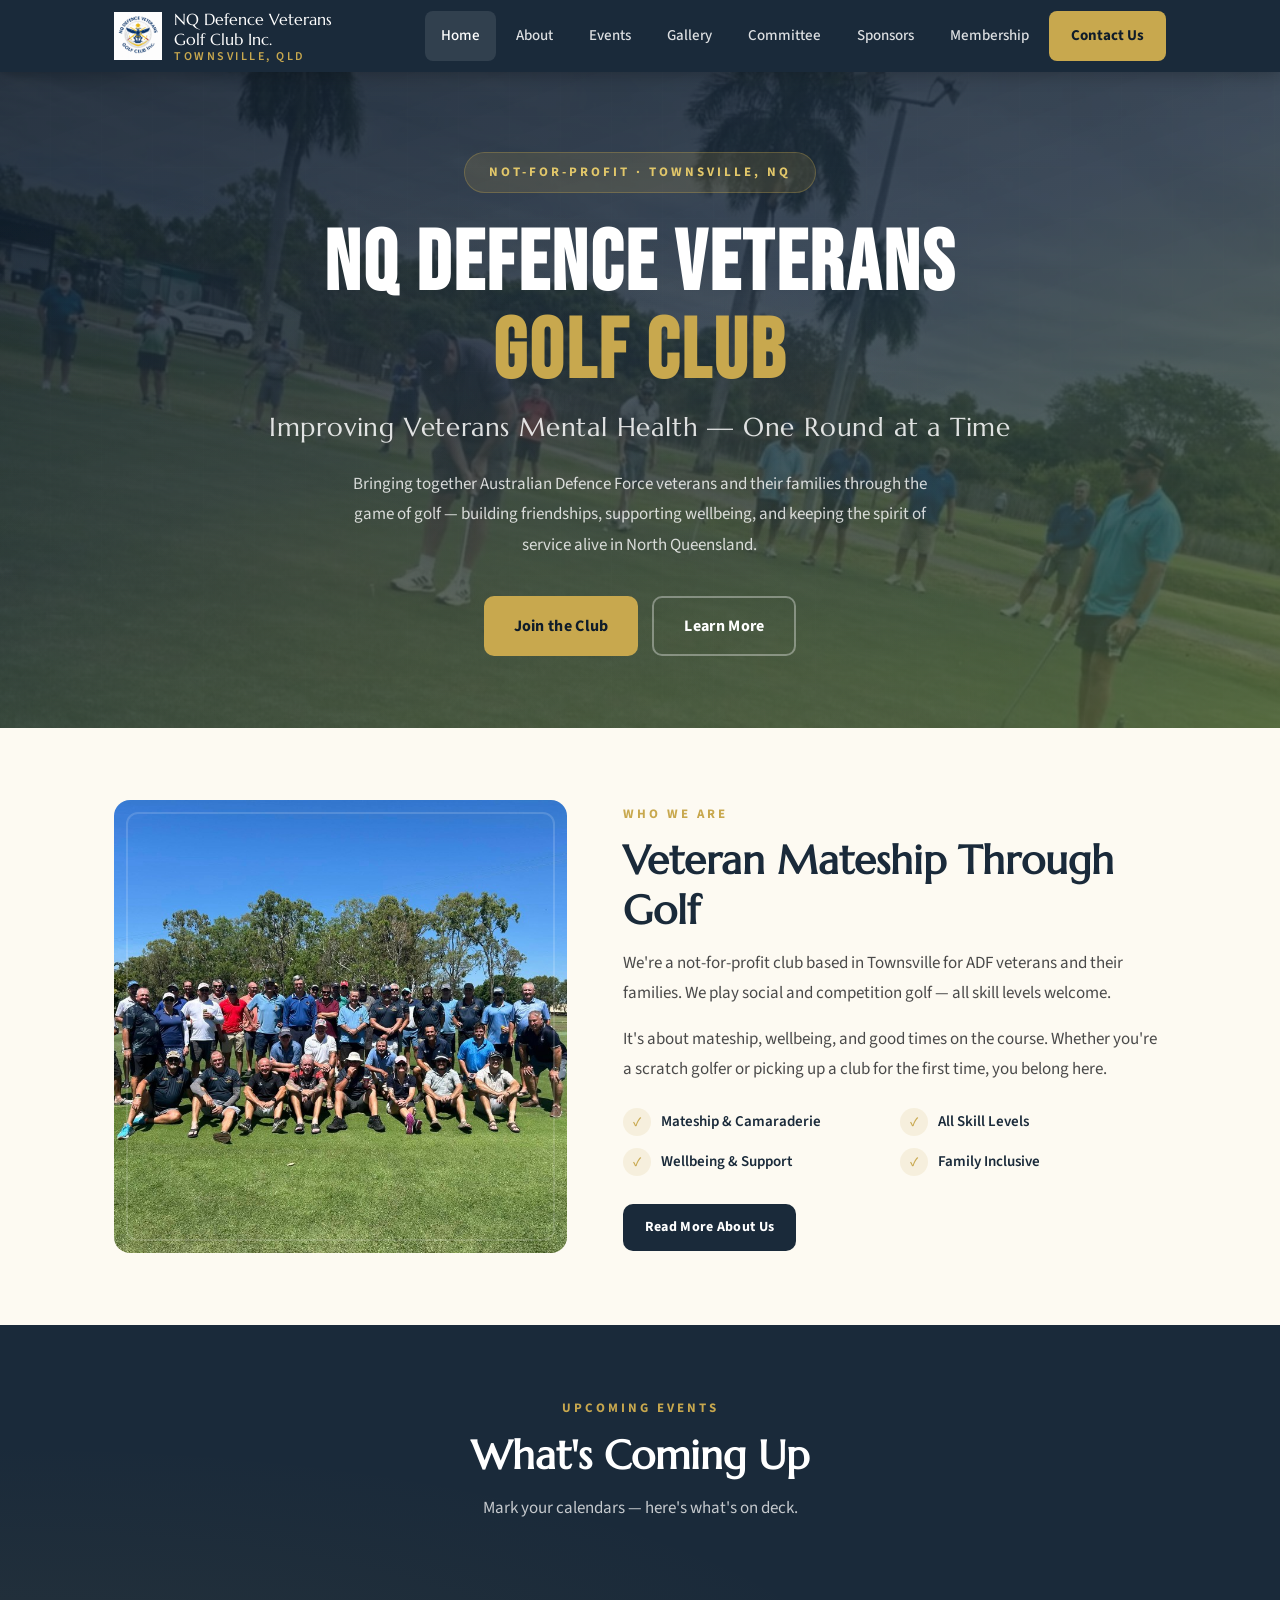
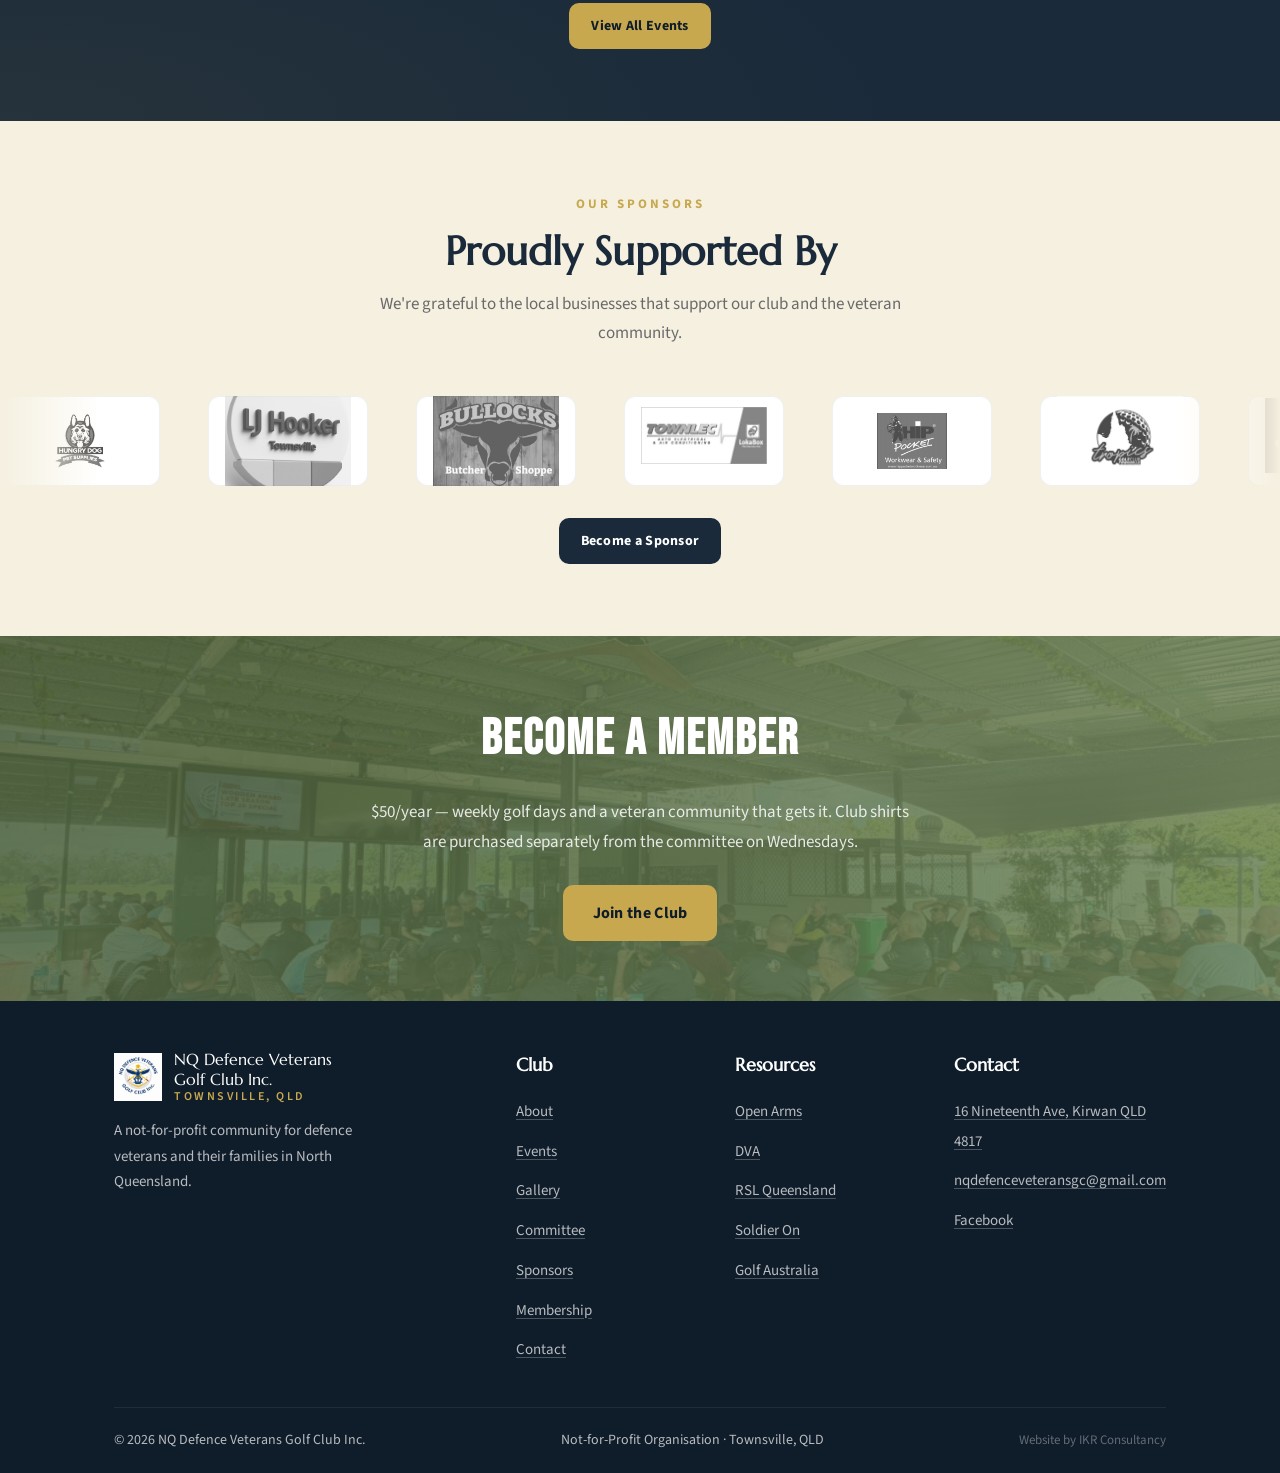
==== commit 6e63c0a4: "Add IKR Consultancy credit to site footer Co-authored-by: Cursor <cursoragent@cursor.com>" ====
--- a/index.html
+++ b/index.html
@@ -289,6 +289,7 @@
     <div class="footer-bottom">
       <span>&copy; 2026 NQ Defence Veterans Golf Club Inc.</span>
       <span>Not-for-Profit Organisation &middot; Townsville, QLD</span>
+      <span class="site-credit">Website by IKR Consultancy</span>
     </div>
   </div>
 </footer>
@@ -303,10 +304,7 @@
     </div>
     <div class="modal-body">
       <!-- ADMIN: Change the email below to the club's email address -->
-      <form id="regForm" action="https://formsubmit.co/nqdefenceveteransgc@gmail.com" method="POST">
-        <input type="hidden" name="_subject" value="New Event Registration — NQDVGC">
-        <input type="hidden" name="_captcha" value="false">
-        <input type="hidden" name="_template" value="table">
+      <form id="regForm" method="POST">
         <input type="hidden" name="Event" id="regEventField" value="">
         <div class="f-group">
           <label for="regName">Full Name *</label>
--- a/css/styles.css
+++ b/css/styles.css
@@ -1137,8 +1137,11 @@
 .footer-bottom {
   padding: 20px 0;
   display: flex; justify-content: space-between; align-items: center;
+  flex-wrap: wrap;
+  gap: 8px 16px;
   font-size: 14px;
 }
+.site-credit { color: rgba(255,255,255,0.35); font-size: 13px; }
 .footer-bottom a { color: rgba(255,255,255,0.35); text-decoration: none; }
 .footer-bottom a:hover { color: var(--gold); }
 
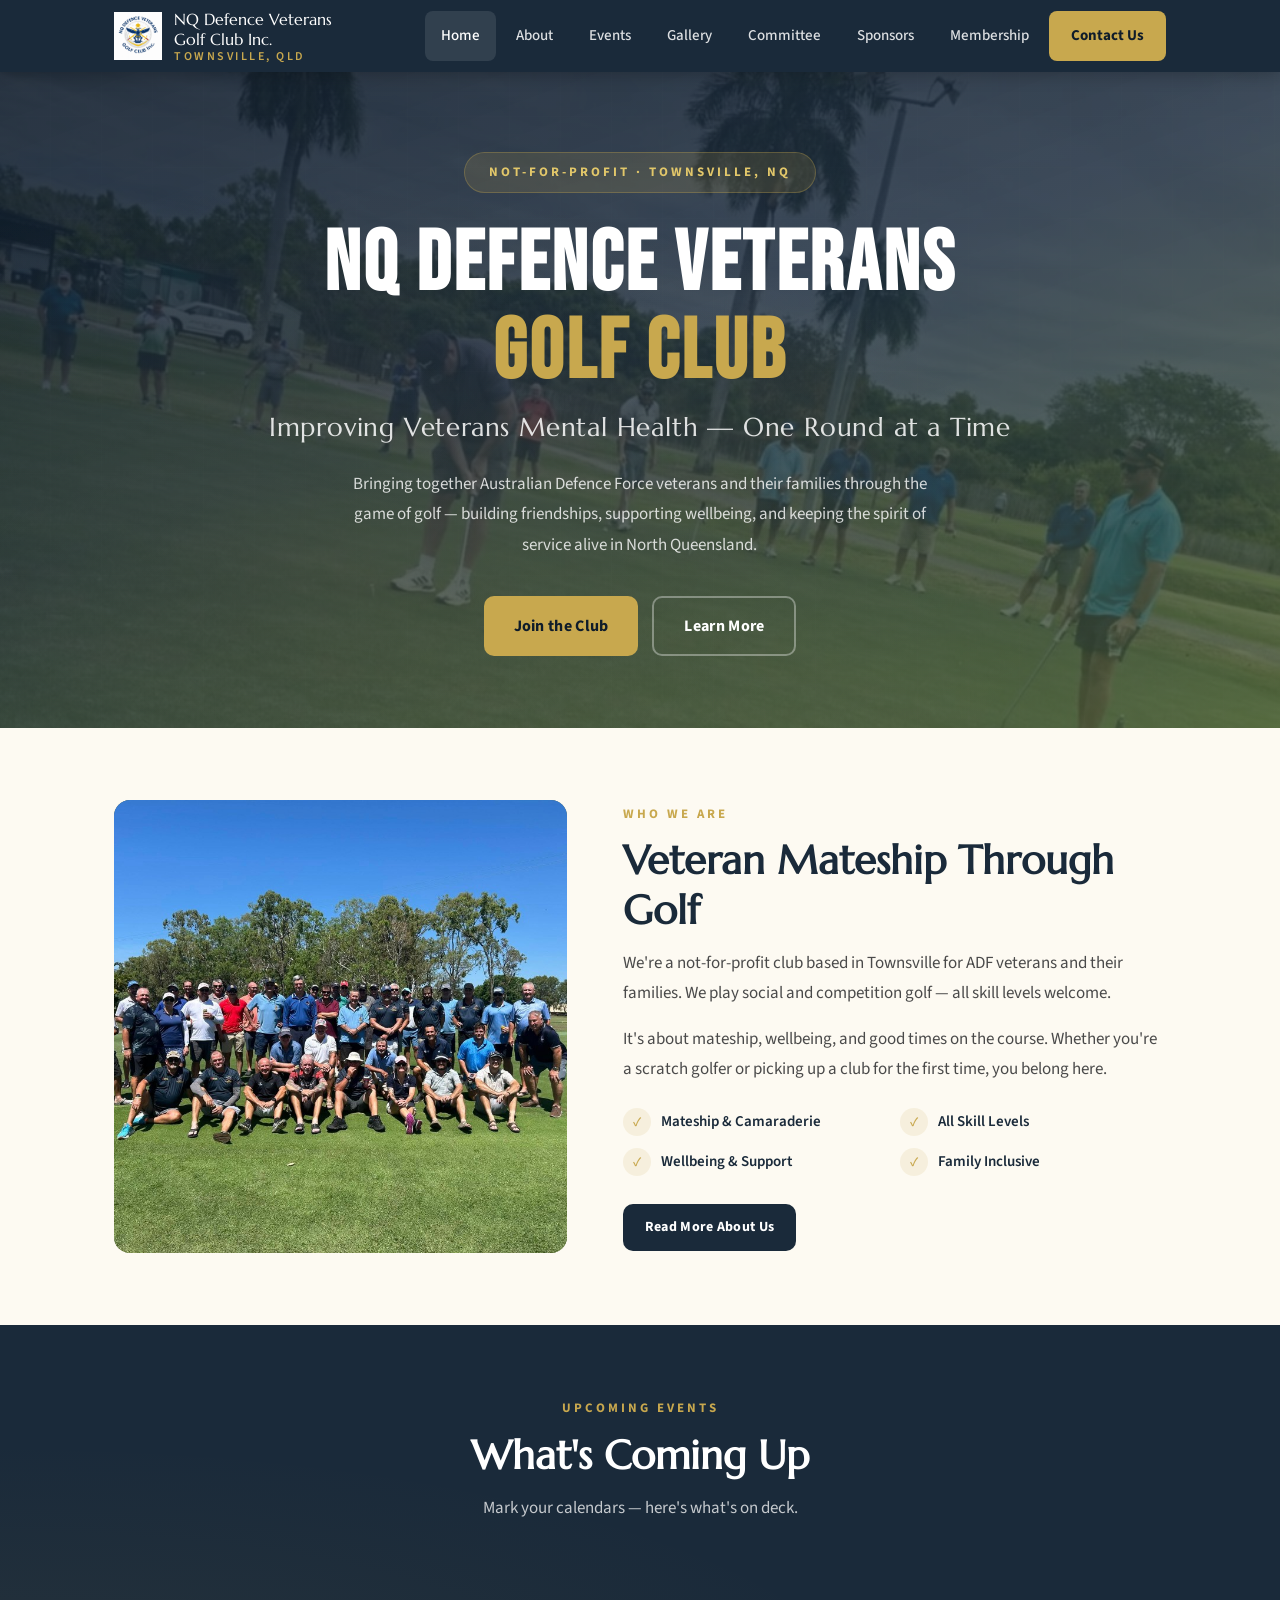
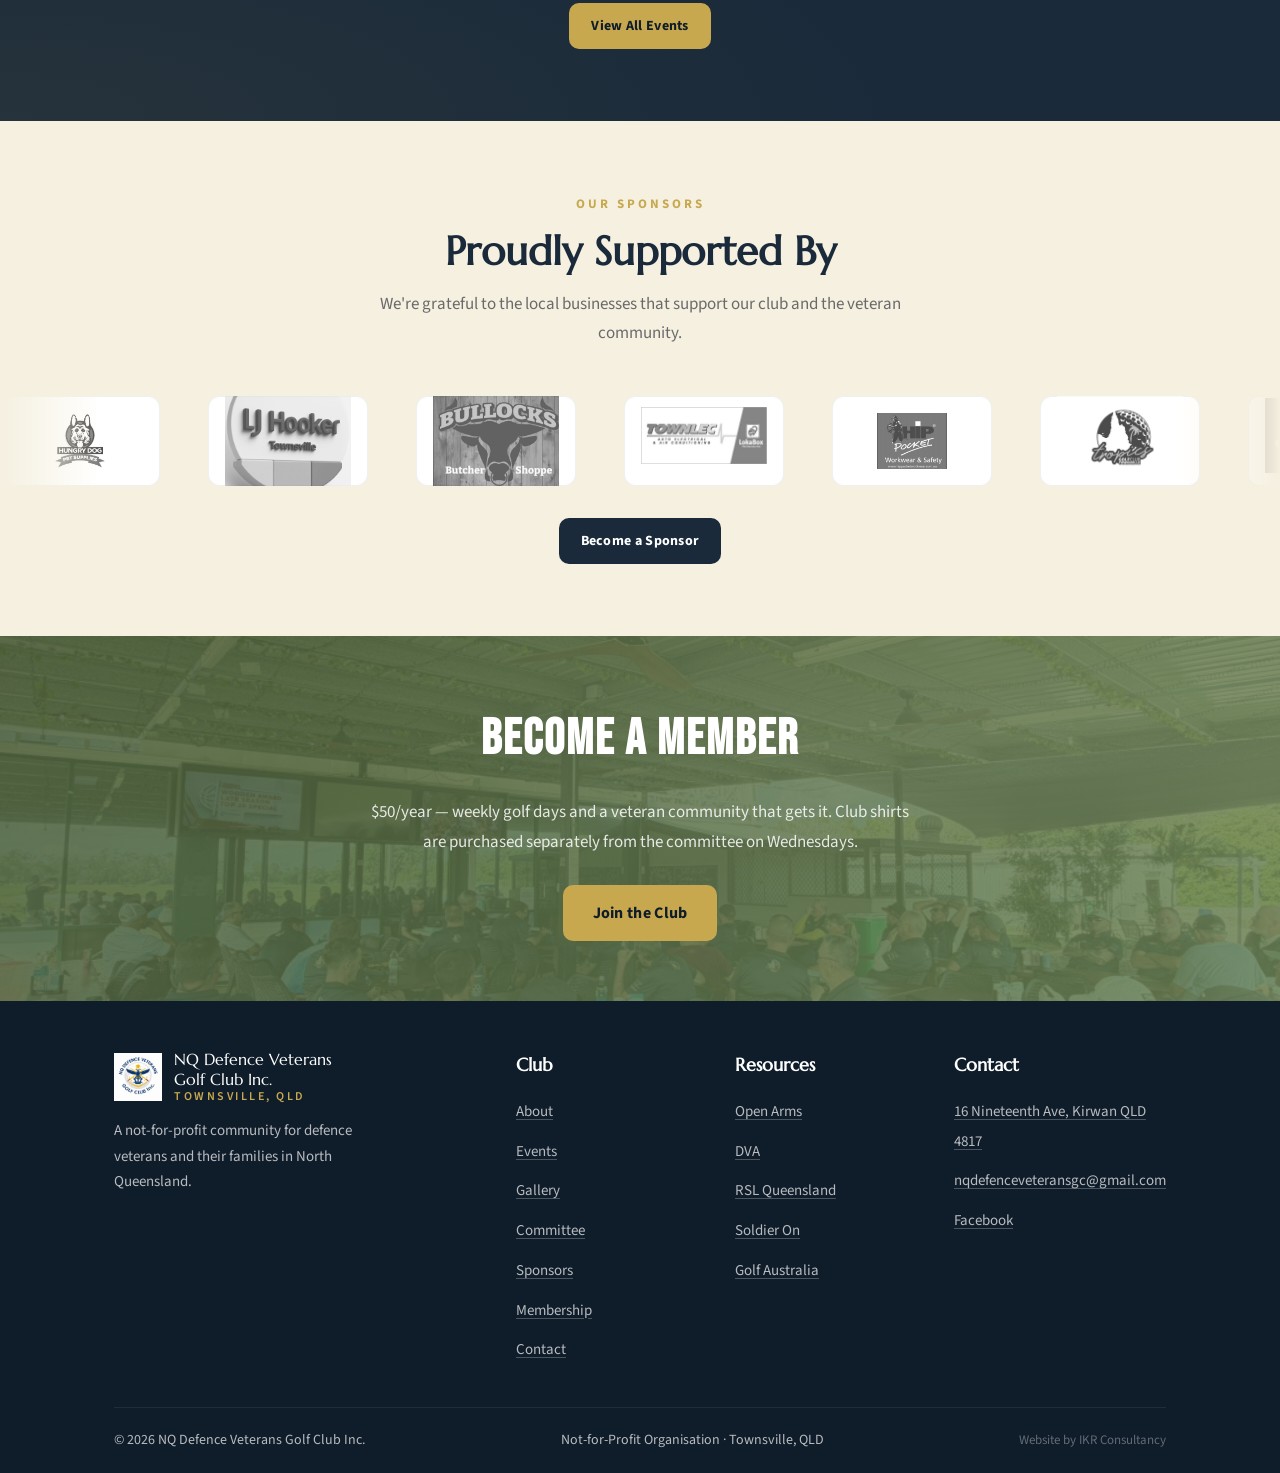
==== commit afb3698b: "Add gallery photo slideshow to homepage Who We Are section Co-authored-by: Cursor <cursoragent@curso" ====
--- a/index.html
+++ b/index.html
@@ -90,8 +90,7 @@
 <section class="about">
   <div class="container">
     <div class="about-layout reveal">
-      <div class="about-visual">
-        <img src="images/group-photo.png" alt="NQ Defence Veterans Golf Club members group photo">
+      <div class="about-visual about-slideshow" aria-live="polite">
       </div>
       <div class="about-text">
         <div class="sec-label">Who We Are</div>
@@ -331,6 +330,7 @@
 </div>
 
 <script src="js/main.js"></script>
+<script src="js/home-slideshow.js"></script>
 
 </body>
 </html>
--- a/css/styles.css
+++ b/css/styles.css
@@ -360,6 +360,20 @@
   height: 100%;
   object-fit: cover;
   display: block;
+}
+.about-slideshow .about-slide {
+  position: absolute;
+  inset: 0;
+  opacity: 0;
+  transition: opacity 1.2s ease;
+  z-index: 0;
+}
+.about-slideshow .about-slide.is-active {
+  opacity: 1;
+  z-index: 1;
+}
+@media (prefers-reduced-motion: reduce) {
+  .about-slideshow .about-slide { transition: none; }
 }
 .about-visual::before {
   content: '';
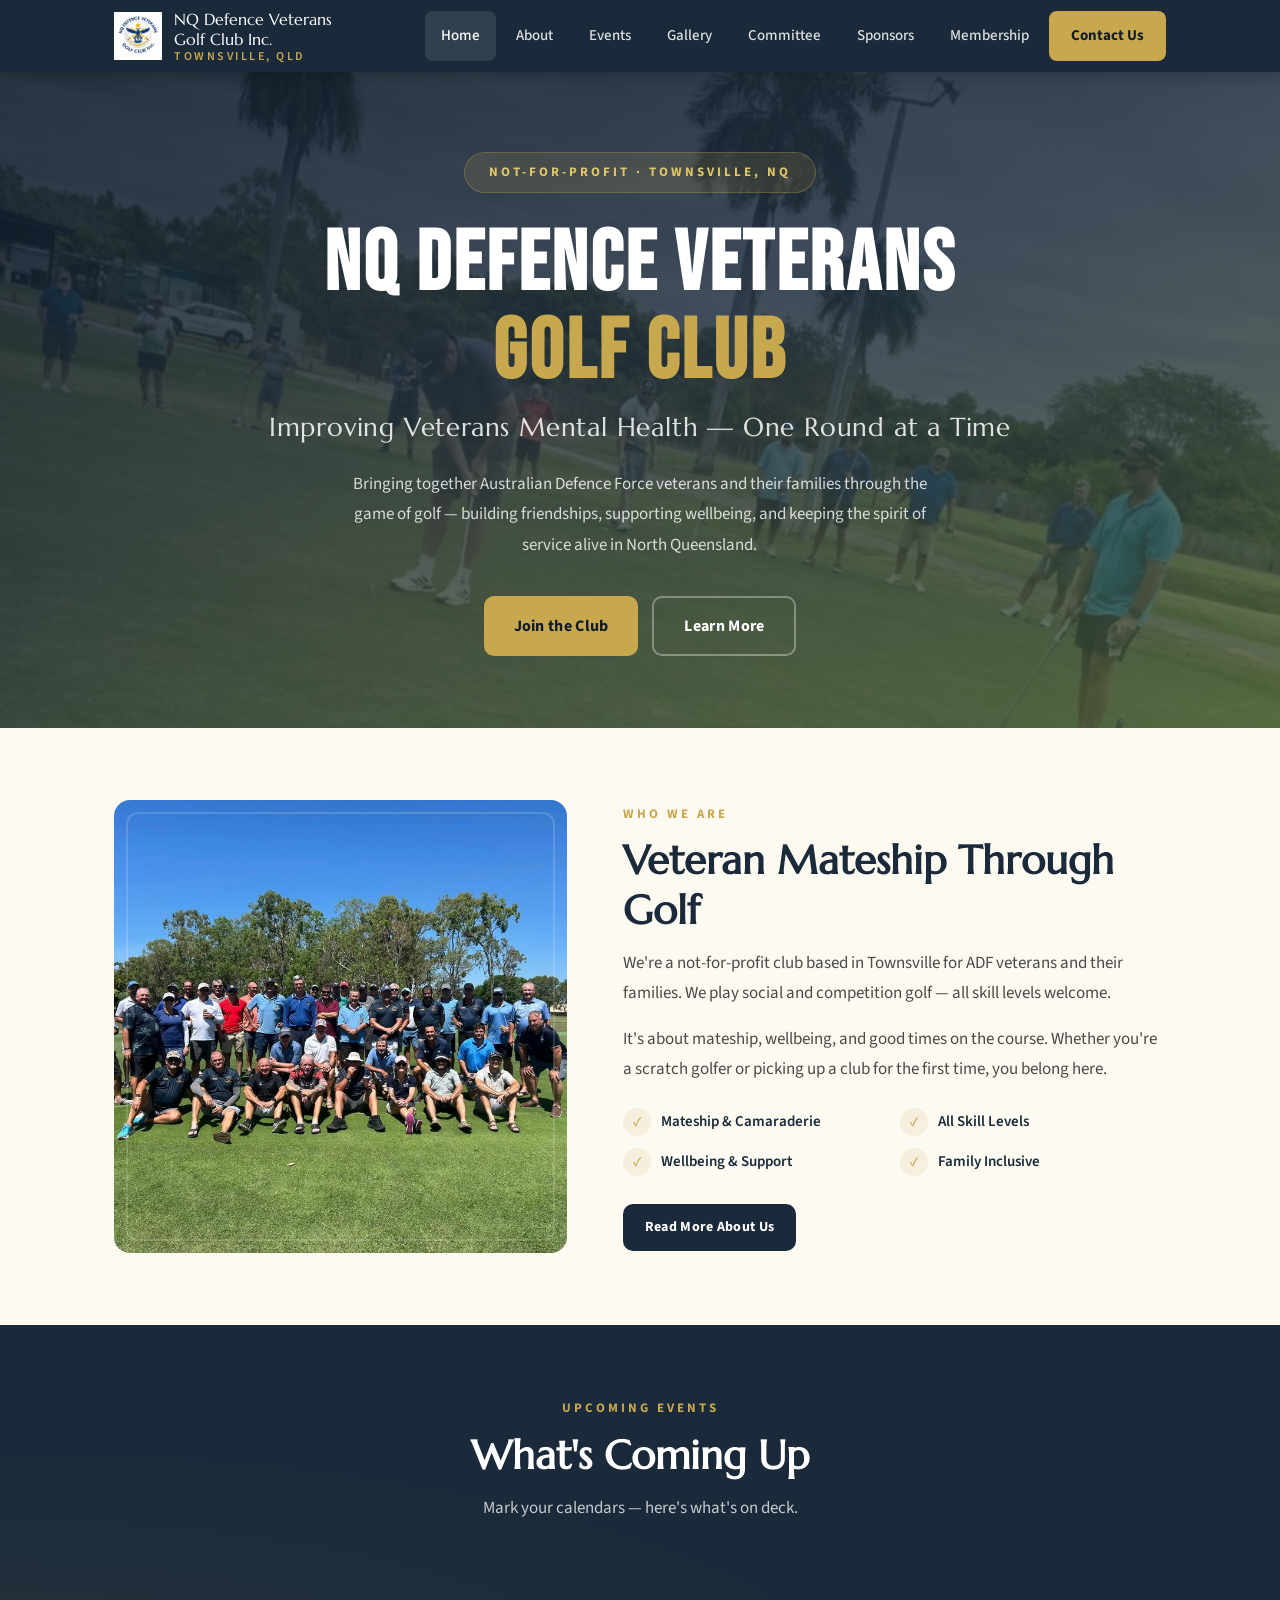
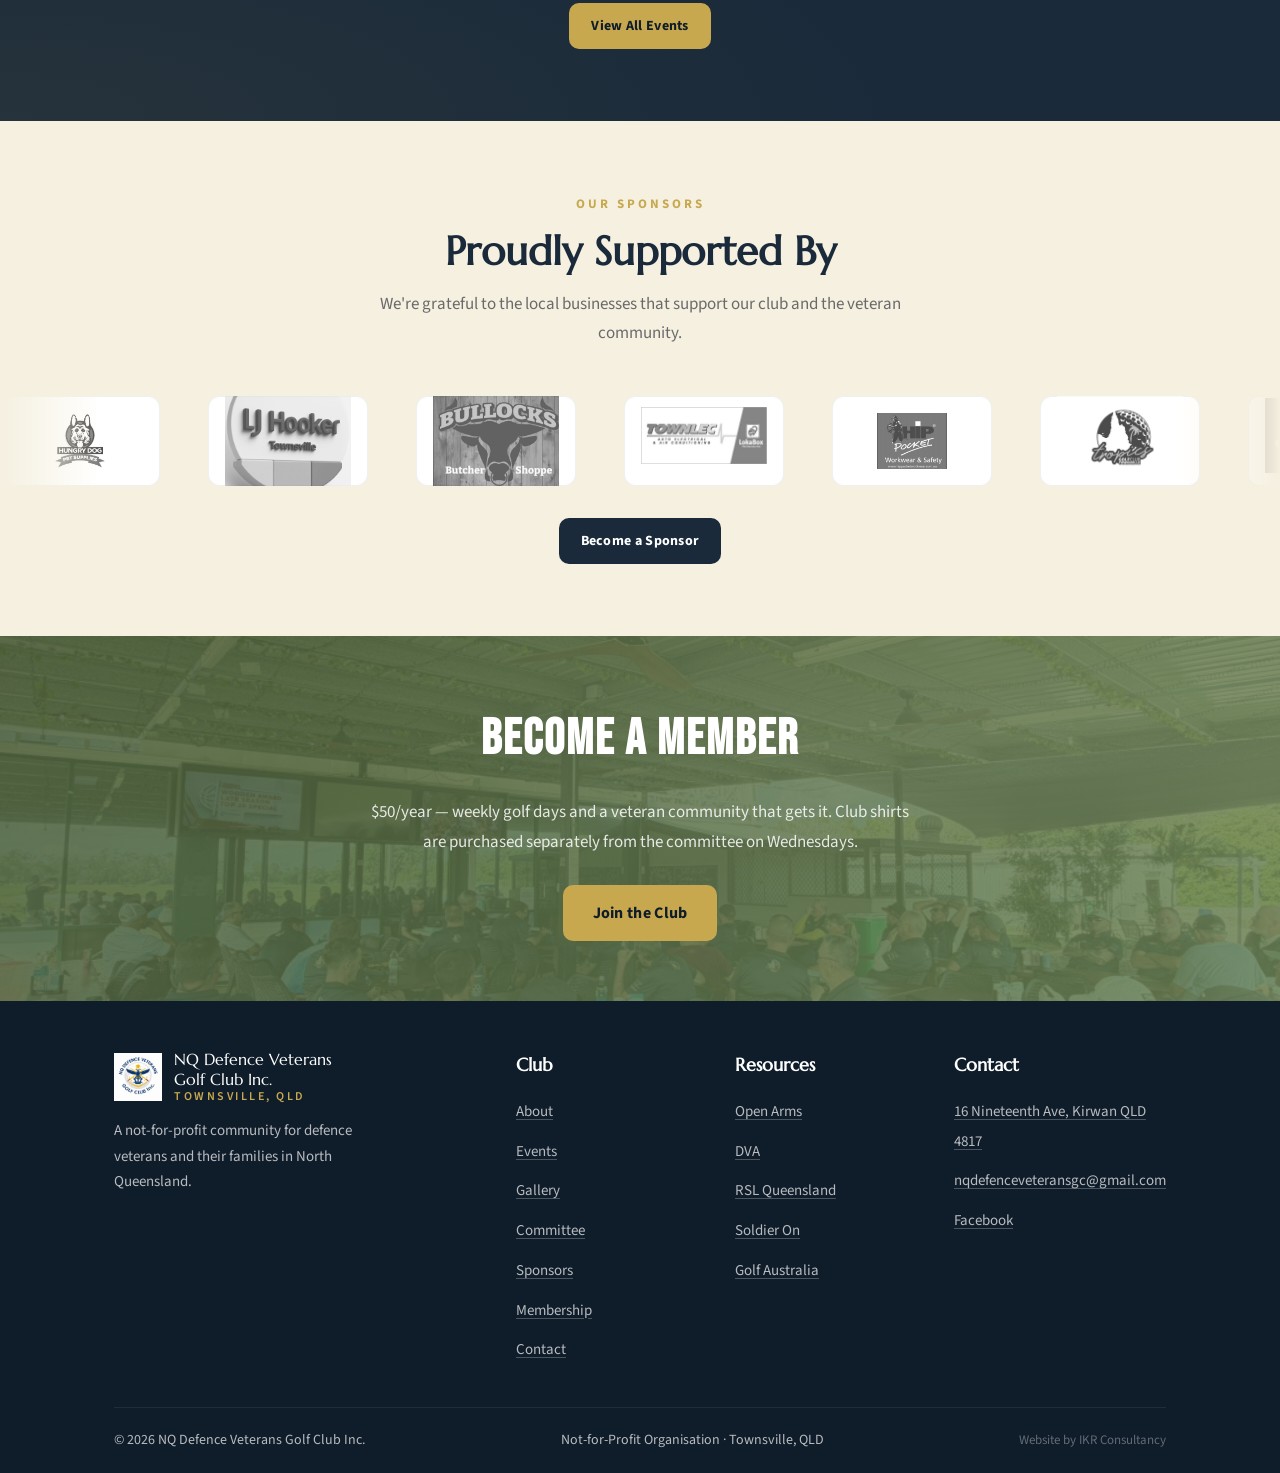
==== commit 5f346535: "Move gallery slideshow to hero background, restore Who We Are photo Co-authored-by: Cursor <cursorag" ====
--- a/index.html
+++ b/index.html
@@ -69,6 +69,8 @@
 
 <!-- Hero -->
 <header class="hero" id="main">
+  <div class="hero-slides" aria-hidden="true"></div>
+  <div class="hero-overlay"></div>
   <div class="hero-grid-bg"></div>
   <div class="container">
     <div class="hero-tag">Not-for-Profit · Townsville, NQ</div>
@@ -90,7 +92,8 @@
 <section class="about">
   <div class="container">
     <div class="about-layout reveal">
-      <div class="about-visual about-slideshow" aria-live="polite">
+      <div class="about-visual">
+        <img src="images/group-photo.png" alt="NQ Defence Veterans Golf Club members group photo">
       </div>
       <div class="about-text">
         <div class="sec-label">Who We Are</div>
--- a/css/styles.css
+++ b/css/styles.css
@@ -167,12 +167,35 @@
   min-height: 70vh;
   display: flex;
   align-items: center;
-  background: linear-gradient(160deg, rgba(15,28,42,0.88) 0%, rgba(26,42,58,0.82) 45%, rgba(74,93,58,0.78) 100%),
-              url('../images/putting.png') center/cover no-repeat;
+  background: url('../images/putting.png') center/cover no-repeat;
   overflow: hidden;
+}
+.hero-slides {
+  position: absolute;
+  inset: 0;
+  z-index: 0;
+}
+.hero-slide {
+  position: absolute;
+  inset: 0;
+  background: center/cover no-repeat;
+  opacity: 0;
+  transition: opacity 1.4s ease;
+}
+.hero-slide.is-active { opacity: 1; }
+.hero-overlay {
+  position: absolute;
+  inset: 0;
+  z-index: 1;
+  background: linear-gradient(160deg, rgba(15,28,42,0.88) 0%, rgba(26,42,58,0.82) 45%, rgba(74,93,58,0.78) 100%);
+  pointer-events: none;
+}
+@media (prefers-reduced-motion: reduce) {
+  .hero-slide { transition: none; }
 }
 .hero-grid-bg {
   position: absolute; inset: 0;
+  z-index: 1;
   opacity: 0.03;
   background-image:
     repeating-linear-gradient(0deg, transparent, transparent 50px, rgba(255,255,255,0.15) 50px, rgba(255,255,255,0.15) 51px),
@@ -182,6 +205,7 @@
 .hero::after {
   content: '';
   position: absolute; inset: 0;
+  z-index: 1;
   background: radial-gradient(ellipse at 25% 75%, rgba(200,168,78,0.1) 0%, transparent 55%);
   pointer-events: none;
 }
@@ -360,20 +384,6 @@
   height: 100%;
   object-fit: cover;
   display: block;
-}
-.about-slideshow .about-slide {
-  position: absolute;
-  inset: 0;
-  opacity: 0;
-  transition: opacity 1.2s ease;
-  z-index: 0;
-}
-.about-slideshow .about-slide.is-active {
-  opacity: 1;
-  z-index: 1;
-}
-@media (prefers-reduced-motion: reduce) {
-  .about-slideshow .about-slide { transition: none; }
 }
 .about-visual::before {
   content: '';
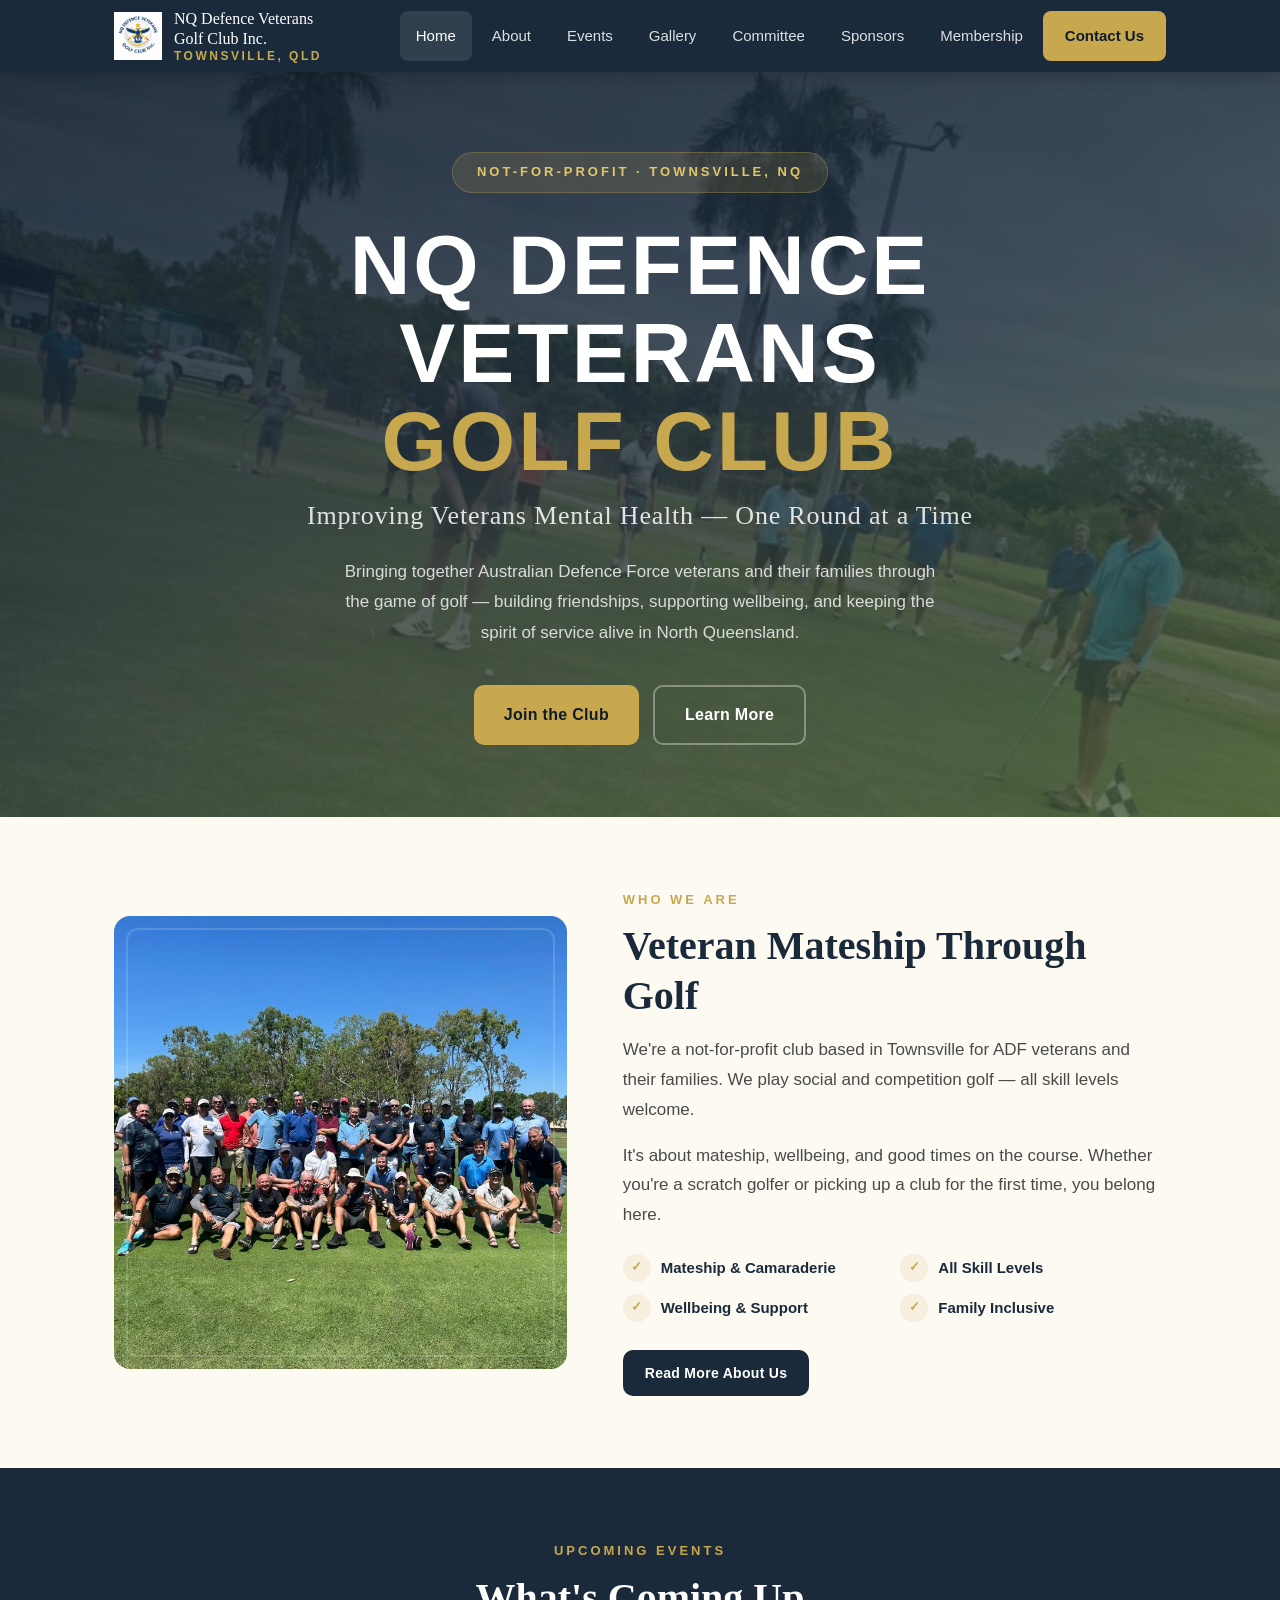
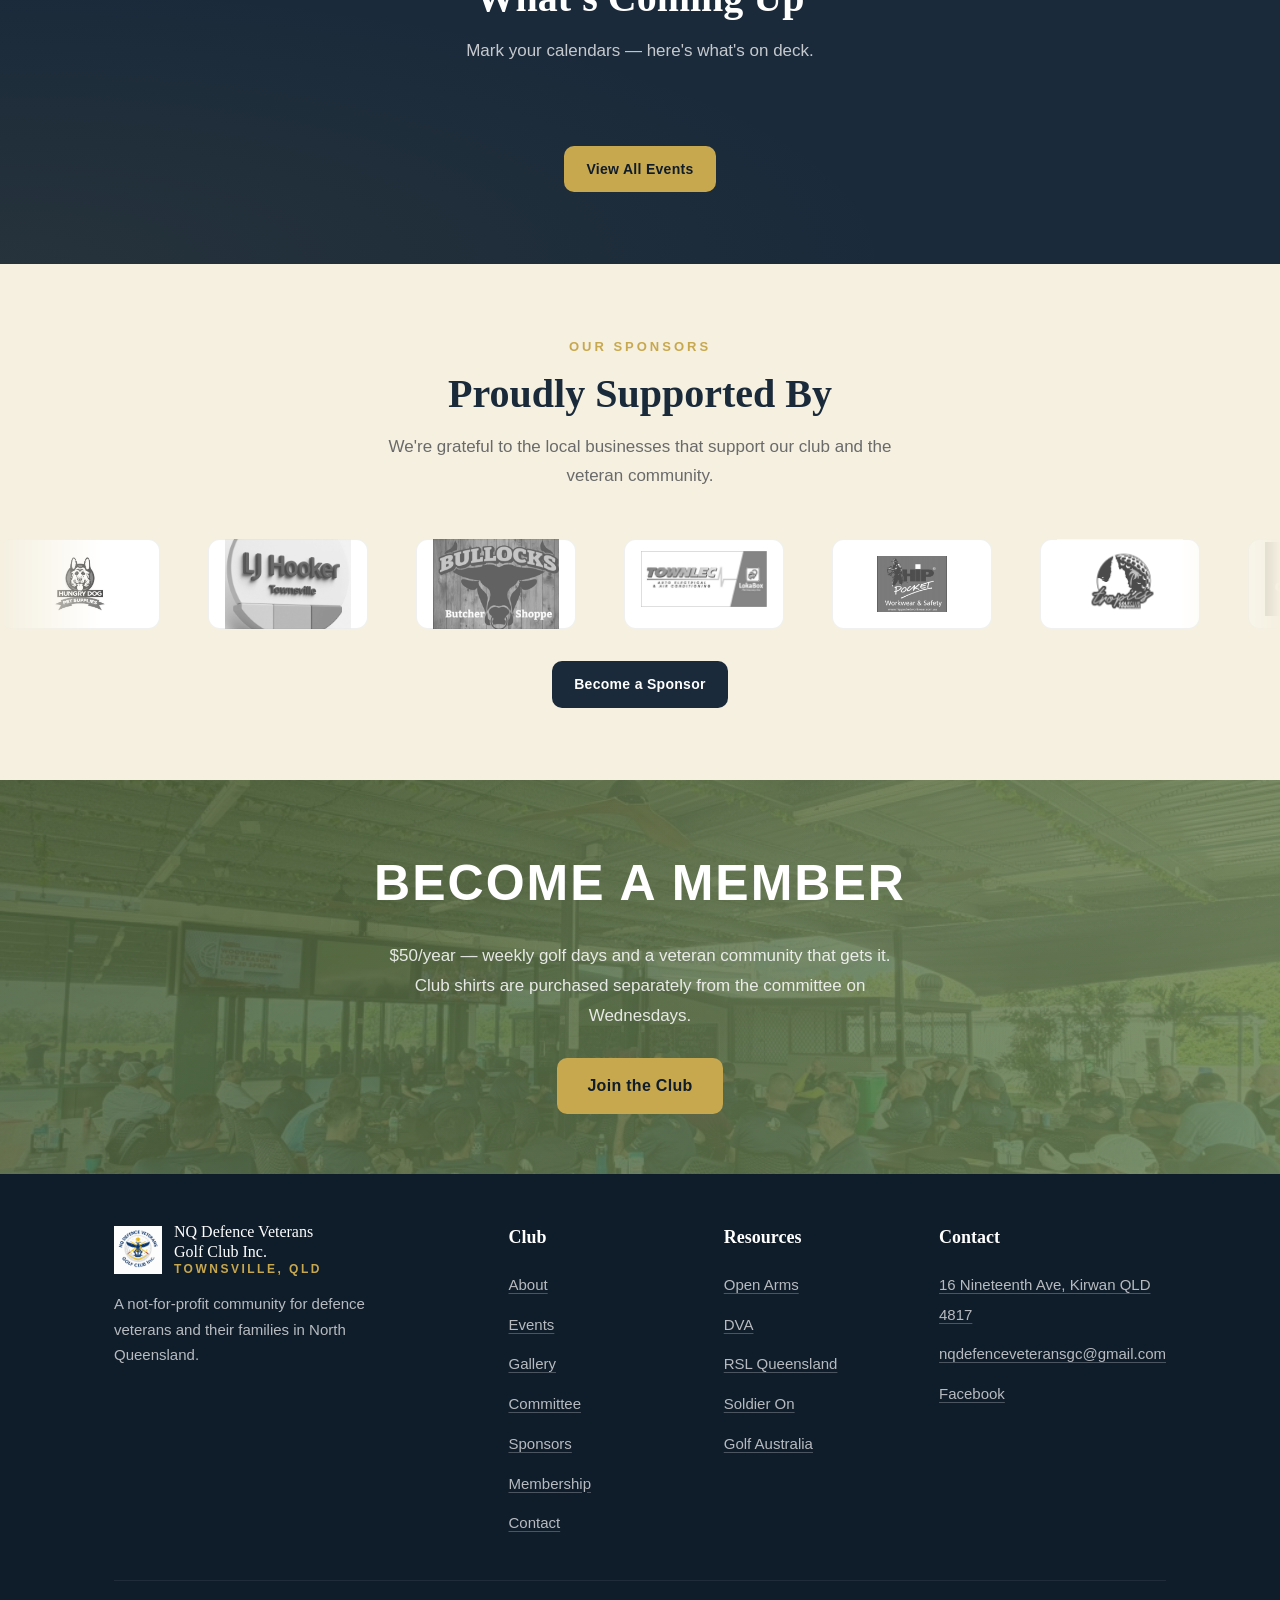
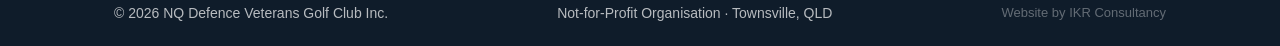
==== commit 52fca7e1: "Harden site security after audit. Remove client-side webhook secrets, add form honeypots and XSS esc" ====
--- a/index.html
+++ b/index.html
@@ -11,6 +11,10 @@
 </script>
 <meta charset="UTF-8">
 <meta name="viewport" content="width=device-width, initial-scale=1.0">
+<meta http-equiv="X-Content-Type-Options" content="nosniff">
+<meta http-equiv="Referrer-Policy" content="strict-origin-when-cross-origin">
+<meta http-equiv="Permissions-Policy" content="camera=(), microphone=(), geolocation=()">
+<meta http-equiv="Content-Security-Policy" content="default-src 'self'; script-src 'self' https://www.googletagmanager.com https://www.google-analytics.com 'unsafe-inline'; style-src 'self' https://fonts.googleapis.com 'unsafe-inline'; font-src https://fonts.gstatic.com; img-src 'self' data: https:; connect-src 'self' https://api.web3forms.com https://formsubmit.co https://www.google-analytics.com https://region1.google-analytics.com https://www.googletagmanager.com; base-uri 'self'; form-action 'self'">
 <title>NQ Defence Veterans Golf Club Inc. — Townsville</title>
 <meta name="description" content="NQ Defence Veterans Golf Club Inc. — A not-for-profit golf club in Townsville for Australian Defence Force veterans. Weekly golf days, competitions, mateship and mental health support through golf in North Queensland.">
 <meta name="keywords" content="NQ Defence Veterans Golf Club, veterans golf Townsville, defence veterans golf, golf club Townsville, veteran mental health, North Queensland golf, NQDVGC, veterans sport Townsville, ADF veterans golf">
--- a/css/styles.css
+++ b/css/styles.css
@@ -1091,6 +1091,16 @@
   font-weight: 700; cursor: pointer; transition: all 0.25s;
 }
 .f-submit:hover { background: var(--navy-deep); transform: translateY(-2px); }
+
+.form-honeypot {
+  position: absolute;
+  left: -9999px;
+  width: 1px;
+  height: 1px;
+  overflow: hidden;
+  opacity: 0;
+  pointer-events: none;
+}
 #formMsg { margin-top: 14px; text-align: center; font-size: 15px; display: none; }
 
 /* ========== CTA BANNER ========== */
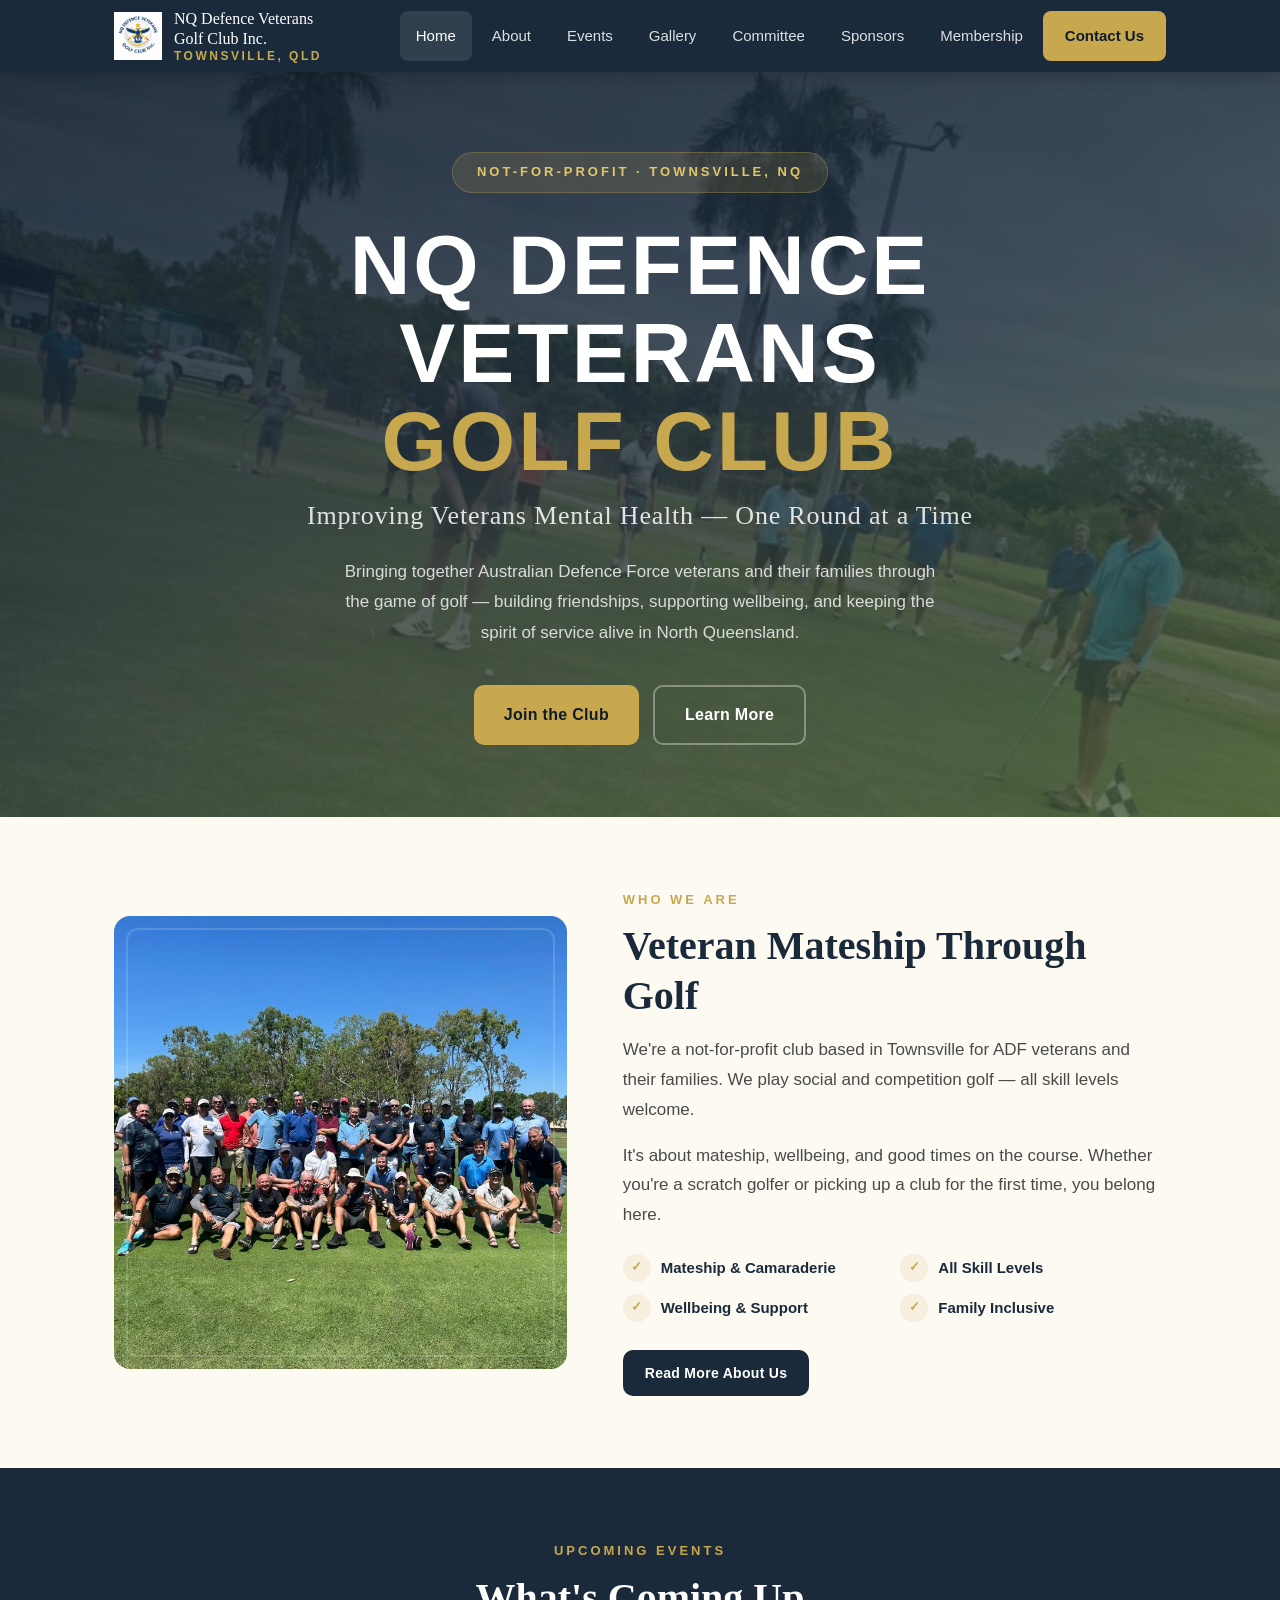
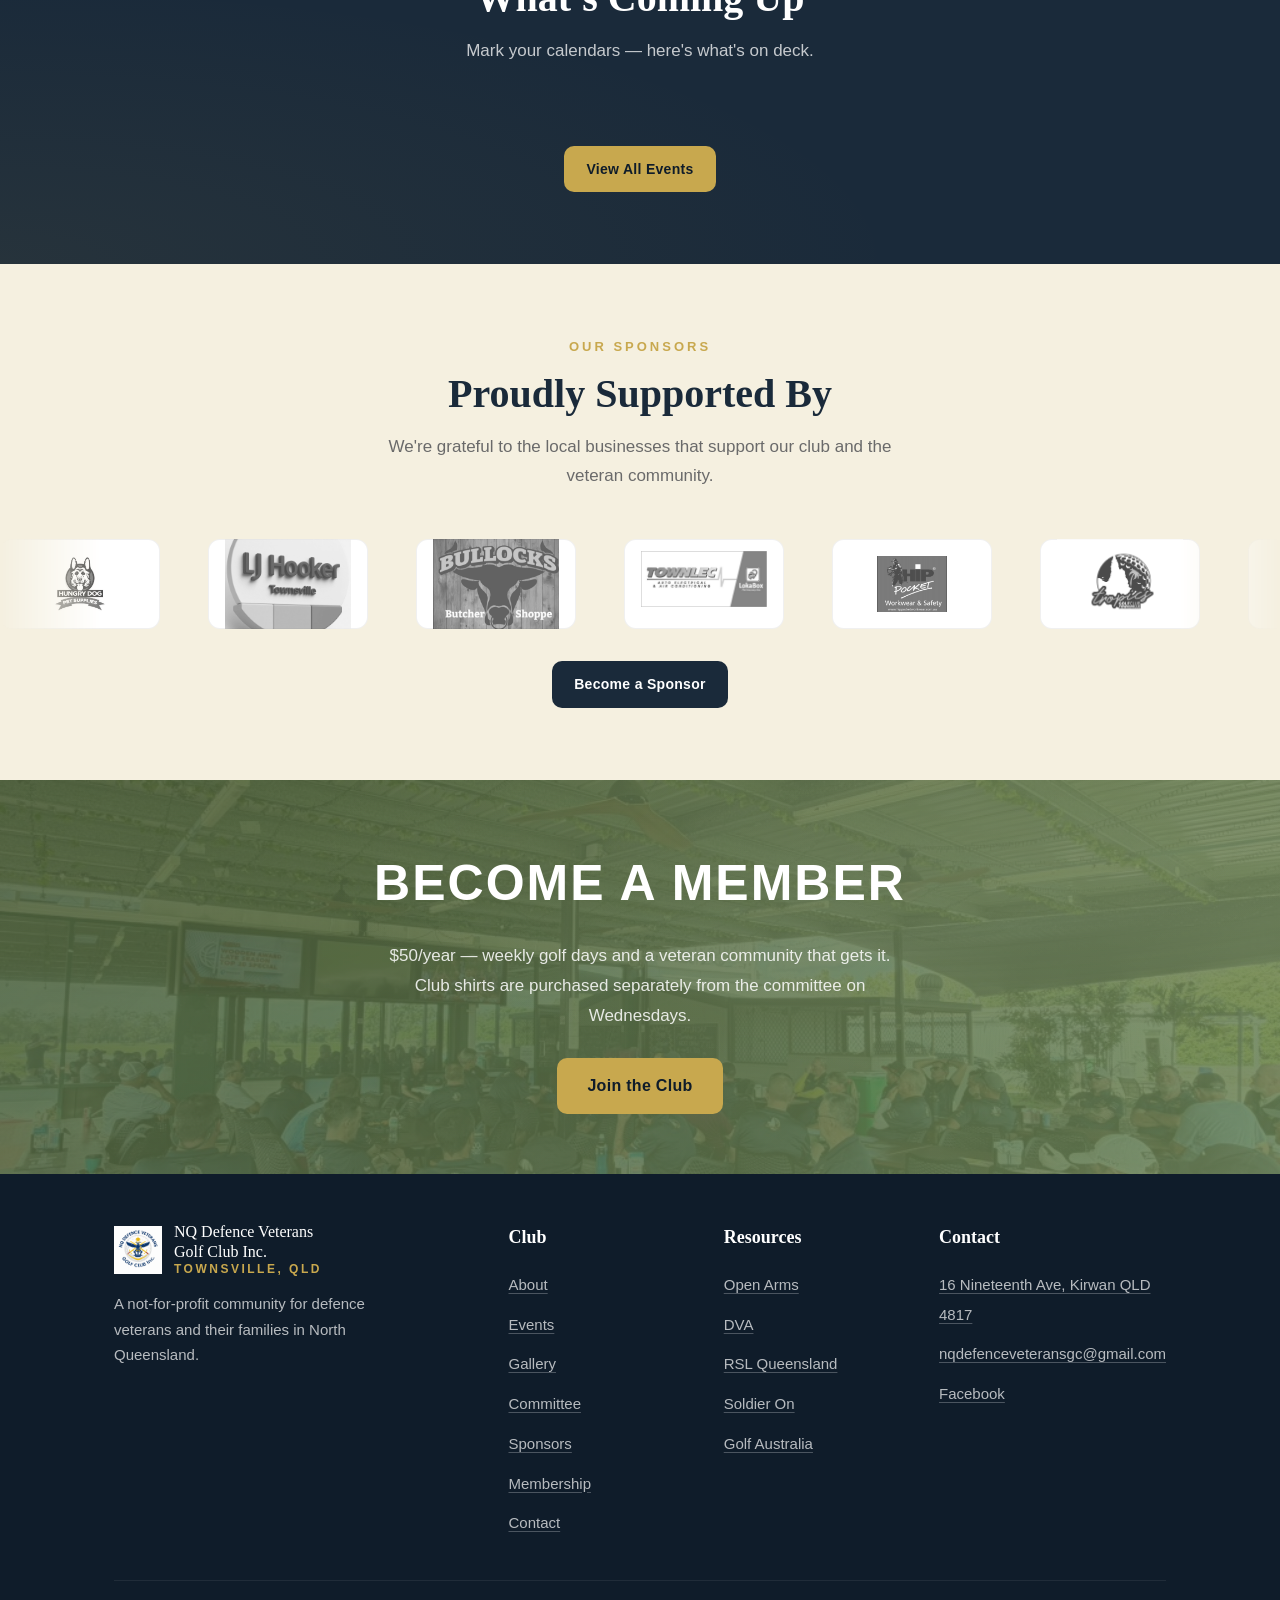
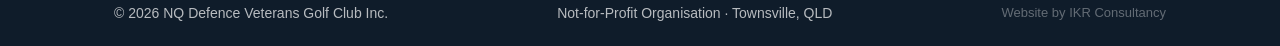
==== commit 7b486acb: "Improve sharing, add calendar buttons, lazy-load images. Use absolute og:image URLs so Facebook shar" ====
--- a/index.html
+++ b/index.html
@@ -2,12 +2,12 @@
 <html lang="en">
 <head>
 <!-- Google tag (gtag.js) -->
-<script async src="https://www.googletagmanager.com/gtag/js?id=G-F4MKYT7M62"></script>
+<script async src="https://www.googletagmanager.com/gtag/js?id=G-F4MKYTZM62"></script>
 <script>
   window.dataLayer = window.dataLayer || [];
   function gtag(){dataLayer.push(arguments);}
   gtag('js', new Date());
-  gtag('config', 'G-F4MKYT7M62');
+  gtag('config', 'G-F4MKYTZM62');
 </script>
 <meta charset="UTF-8">
 <meta name="viewport" content="width=device-width, initial-scale=1.0">
@@ -52,7 +52,7 @@
 <nav class="navbar">
   <div class="container">
     <a href="index.html" class="logo">
-      <div class="logo-mark"><img src="images/logo.png" alt="NQDVGC Logo"></div>
+      <div class="logo-mark"><img loading="lazy" src="images/logo.png" alt="NQDVGC Logo"></div>
       <div class="logo-name">NQ Defence Veterans<br>Golf Club Inc.<small>Townsville, QLD</small></div>
     </a>
     <button class="hamburger" id="menuBtn" aria-label="Menu" aria-expanded="false">
@@ -97,7 +97,7 @@
   <div class="container">
     <div class="about-layout reveal">
       <div class="about-visual">
-        <img src="images/group-photo.png" alt="NQ Defence Veterans Golf Club members group photo">
+        <img loading="lazy" src="images/group-photo.png" alt="NQ Defence Veterans Golf Club members group photo">
       </div>
       <div class="about-text">
         <div class="sec-label">Who We Are</div>
@@ -220,20 +220,20 @@
   </div>
   <div class="marquee-wrap reveal">
     <div class="marquee-track">
-      <div class="marquee-logo"><img src="images/sponsor-hungry-dog.png" alt="Hungry Dog Pet Supplies"></div>
-      <div class="marquee-logo"><a href="https://townsville.ljhooker.com.au/" target="_blank" rel="noopener"><img src="images/sponsor-lj-hooker.png" alt="LJ Hooker Townsville"></a></div>
-      <div class="marquee-logo"><a href="https://www.facebook.com/profile.php?id=100078875387269" target="_blank" rel="noopener"><img src="images/sponsor-bullocks.png" alt="Bullocks Butcher Shoppe"></a></div>
-      <div class="marquee-logo"><a href="https://townlec.com.au/" target="_blank" rel="noopener"><img src="images/sponsor-townlec.png" alt="Townlec Auto Electrical & Air Conditioning"></a></div>
-      <div class="marquee-logo"><img src="images/sponsor-hippocket.png" alt="Hip Pocket Workwear & Safety"></div>
-      <div class="marquee-logo"><a href="https://www.tropicsgolfclub.com.au/" target="_blank" rel="noopener"><img src="images/sponsor-tropics.png" alt="Tropics Golf Club Townsville"></a></div>
-      <div class="marquee-logo"><a href="https://drummondgolf.com.au/pages/stores/townsville-drummond-golf" target="_blank" rel="noopener"><img src="images/sponsor-drummond.png" alt="Drummond Golf"></a></div>
-      <div class="marquee-logo"><img src="images/sponsor-hungry-dog.png" alt="Hungry Dog Pet Supplies"></div>
-      <div class="marquee-logo"><a href="https://townsville.ljhooker.com.au/" target="_blank" rel="noopener"><img src="images/sponsor-lj-hooker.png" alt="LJ Hooker Townsville"></a></div>
-      <div class="marquee-logo"><a href="https://www.facebook.com/profile.php?id=100078875387269" target="_blank" rel="noopener"><img src="images/sponsor-bullocks.png" alt="Bullocks Butcher Shoppe"></a></div>
-      <div class="marquee-logo"><a href="https://townlec.com.au/" target="_blank" rel="noopener"><img src="images/sponsor-townlec.png" alt="Townlec Auto Electrical & Air Conditioning"></a></div>
-      <div class="marquee-logo"><img src="images/sponsor-hippocket.png" alt="Hip Pocket Workwear & Safety"></div>
-      <div class="marquee-logo"><a href="https://www.tropicsgolfclub.com.au/" target="_blank" rel="noopener"><img src="images/sponsor-tropics.png" alt="Tropics Golf Club Townsville"></a></div>
-      <div class="marquee-logo"><a href="https://drummondgolf.com.au/pages/stores/townsville-drummond-golf" target="_blank" rel="noopener"><img src="images/sponsor-drummond.png" alt="Drummond Golf"></a></div>
+      <div class="marquee-logo"><img loading="lazy" src="images/sponsor-hungry-dog.png" alt="Hungry Dog Pet Supplies"></div>
+      <div class="marquee-logo"><a href="https://townsville.ljhooker.com.au/" target="_blank" rel="noopener"><img loading="lazy" src="images/sponsor-lj-hooker.png" alt="LJ Hooker Townsville"></a></div>
+      <div class="marquee-logo"><a href="https://www.facebook.com/profile.php?id=100078875387269" target="_blank" rel="noopener"><img loading="lazy" src="images/sponsor-bullocks.png" alt="Bullocks Butcher Shoppe"></a></div>
+      <div class="marquee-logo"><a href="https://townlec.com.au/" target="_blank" rel="noopener"><img loading="lazy" src="images/sponsor-townlec.png" alt="Townlec Auto Electrical & Air Conditioning"></a></div>
+      <div class="marquee-logo"><img loading="lazy" src="images/sponsor-hippocket.png" alt="Hip Pocket Workwear & Safety"></div>
+      <div class="marquee-logo"><a href="https://www.tropicsgolfclub.com.au/" target="_blank" rel="noopener"><img loading="lazy" src="images/sponsor-tropics.png" alt="Tropics Golf Club Townsville"></a></div>
+      <div class="marquee-logo"><a href="https://drummondgolf.com.au/pages/stores/townsville-drummond-golf" target="_blank" rel="noopener"><img loading="lazy" src="images/sponsor-drummond.png" alt="Drummond Golf"></a></div>
+      <div class="marquee-logo"><img loading="lazy" src="images/sponsor-hungry-dog.png" alt="Hungry Dog Pet Supplies"></div>
+      <div class="marquee-logo"><a href="https://townsville.ljhooker.com.au/" target="_blank" rel="noopener"><img loading="lazy" src="images/sponsor-lj-hooker.png" alt="LJ Hooker Townsville"></a></div>
+      <div class="marquee-logo"><a href="https://www.facebook.com/profile.php?id=100078875387269" target="_blank" rel="noopener"><img loading="lazy" src="images/sponsor-bullocks.png" alt="Bullocks Butcher Shoppe"></a></div>
+      <div class="marquee-logo"><a href="https://townlec.com.au/" target="_blank" rel="noopener"><img loading="lazy" src="images/sponsor-townlec.png" alt="Townlec Auto Electrical & Air Conditioning"></a></div>
+      <div class="marquee-logo"><img loading="lazy" src="images/sponsor-hippocket.png" alt="Hip Pocket Workwear & Safety"></div>
+      <div class="marquee-logo"><a href="https://www.tropicsgolfclub.com.au/" target="_blank" rel="noopener"><img loading="lazy" src="images/sponsor-tropics.png" alt="Tropics Golf Club Townsville"></a></div>
+      <div class="marquee-logo"><a href="https://drummondgolf.com.au/pages/stores/townsville-drummond-golf" target="_blank" rel="noopener"><img loading="lazy" src="images/sponsor-drummond.png" alt="Drummond Golf"></a></div>
     </div>
   </div>
   <div class="container" style="text-align: center; margin-top: 32px;">
@@ -256,7 +256,7 @@
     <div class="footer-inner">
       <div class="footer-brand">
         <a href="index.html" class="logo">
-          <div class="logo-mark"><img src="images/logo.png" alt="NQDVGC Logo"></div>
+          <div class="logo-mark"><img loading="lazy" src="images/logo.png" alt="NQDVGC Logo"></div>
           <div class="logo-name">NQ Defence Veterans<br>Golf Club Inc.<small>Townsville, QLD</small></div>
         </a>
         <p>A not-for-profit community for defence veterans and their families in North Queensland.</p>
--- a/css/styles.css
+++ b/css/styles.css
@@ -655,6 +655,24 @@
   font-family: var(--font-body);
 }
 .ev-register:hover { background: rgba(255,255,255,0.15); border-color: var(--gold); color: var(--gold-light); transform: translateY(-1px); }
+
+.ev-cal {
+  display: inline-flex;
+  align-items: center;
+  gap: 8px;
+  padding: 12px 20px;
+  min-height: 44px;
+  background: transparent;
+  color: var(--gold-light);
+  font-size: 14px;
+  font-weight: 700;
+  border: 1px solid var(--gold);
+  border-radius: 8px;
+  cursor: pointer;
+  transition: all 0.25s;
+}
+.ev-cal:hover { background: var(--gold); color: var(--navy); transform: translateY(-1px); box-shadow: 0 4px 12px rgba(200,168,78,0.3); }
+.ev-cal svg { width: 18px; height: 18px; fill: currentColor; flex-shrink: 0; }
 
 /* ---- Registration Modal ---- */
 .modal-overlay {
